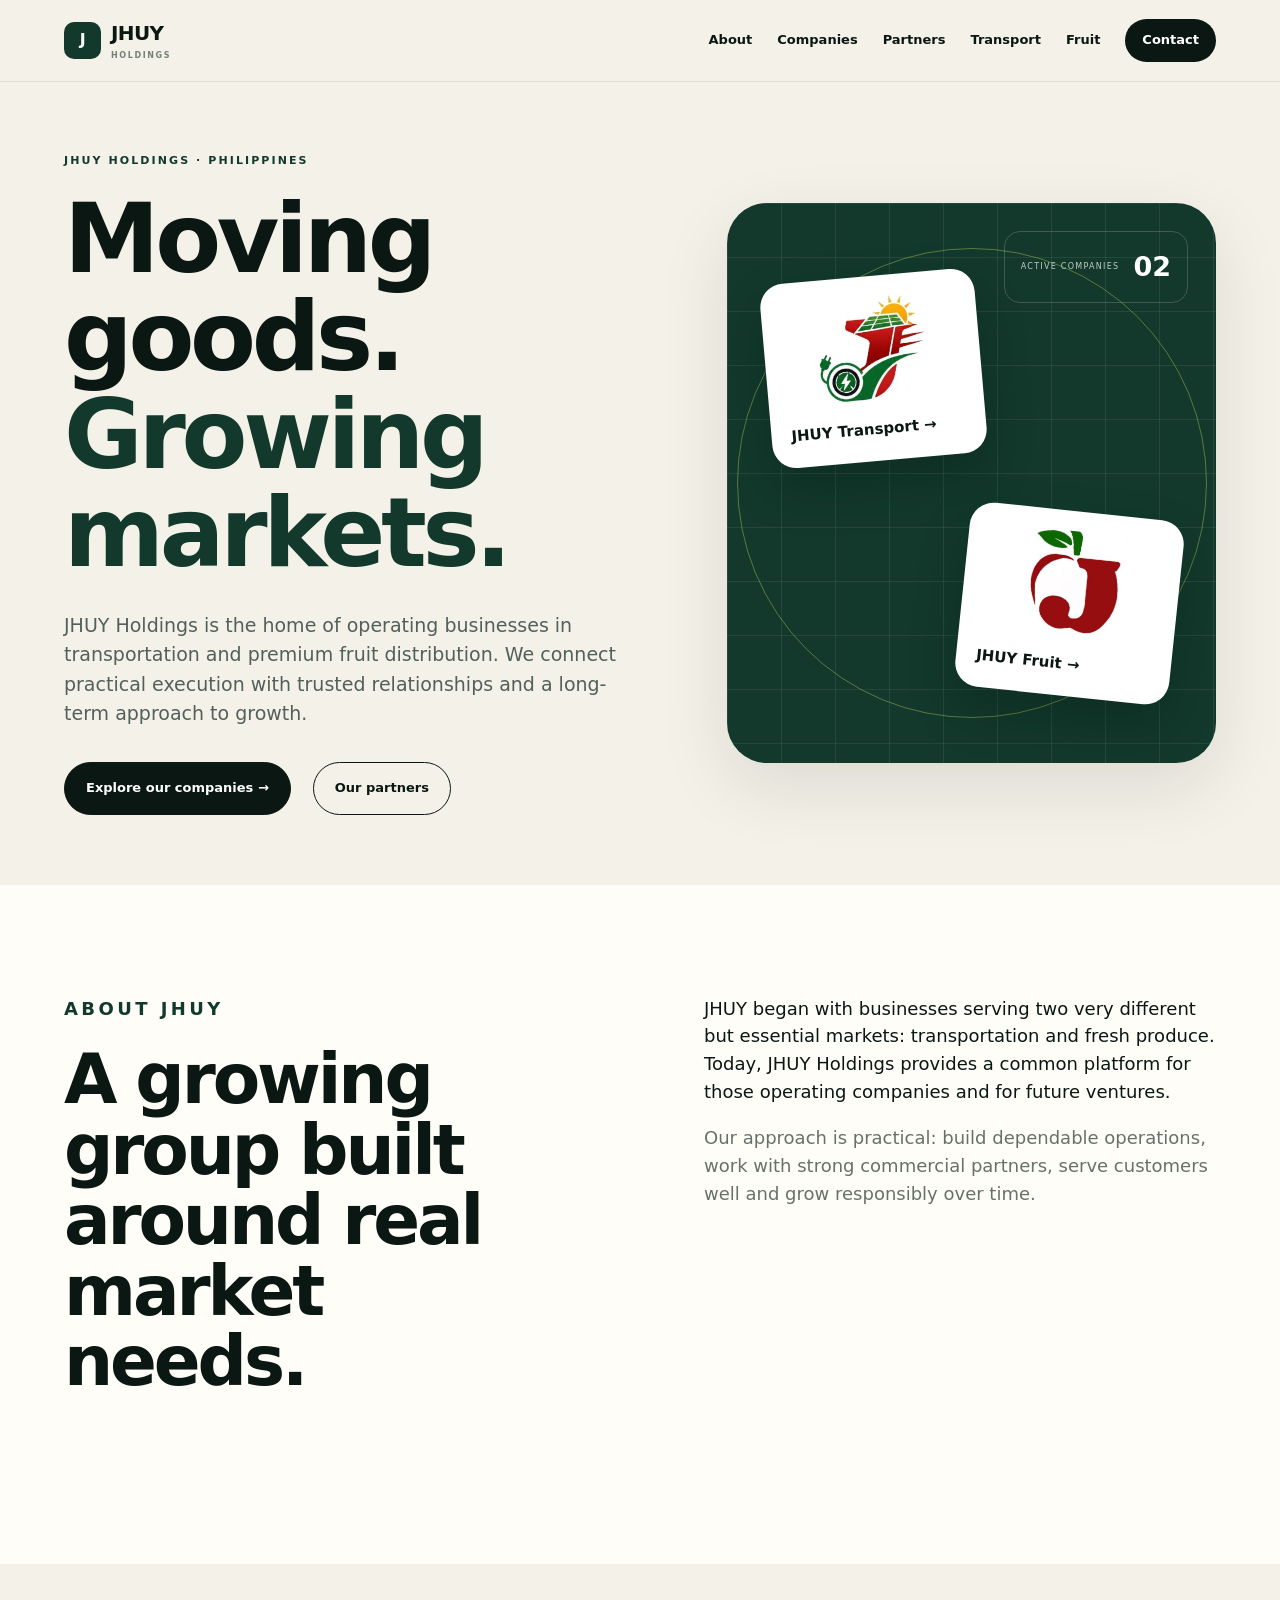
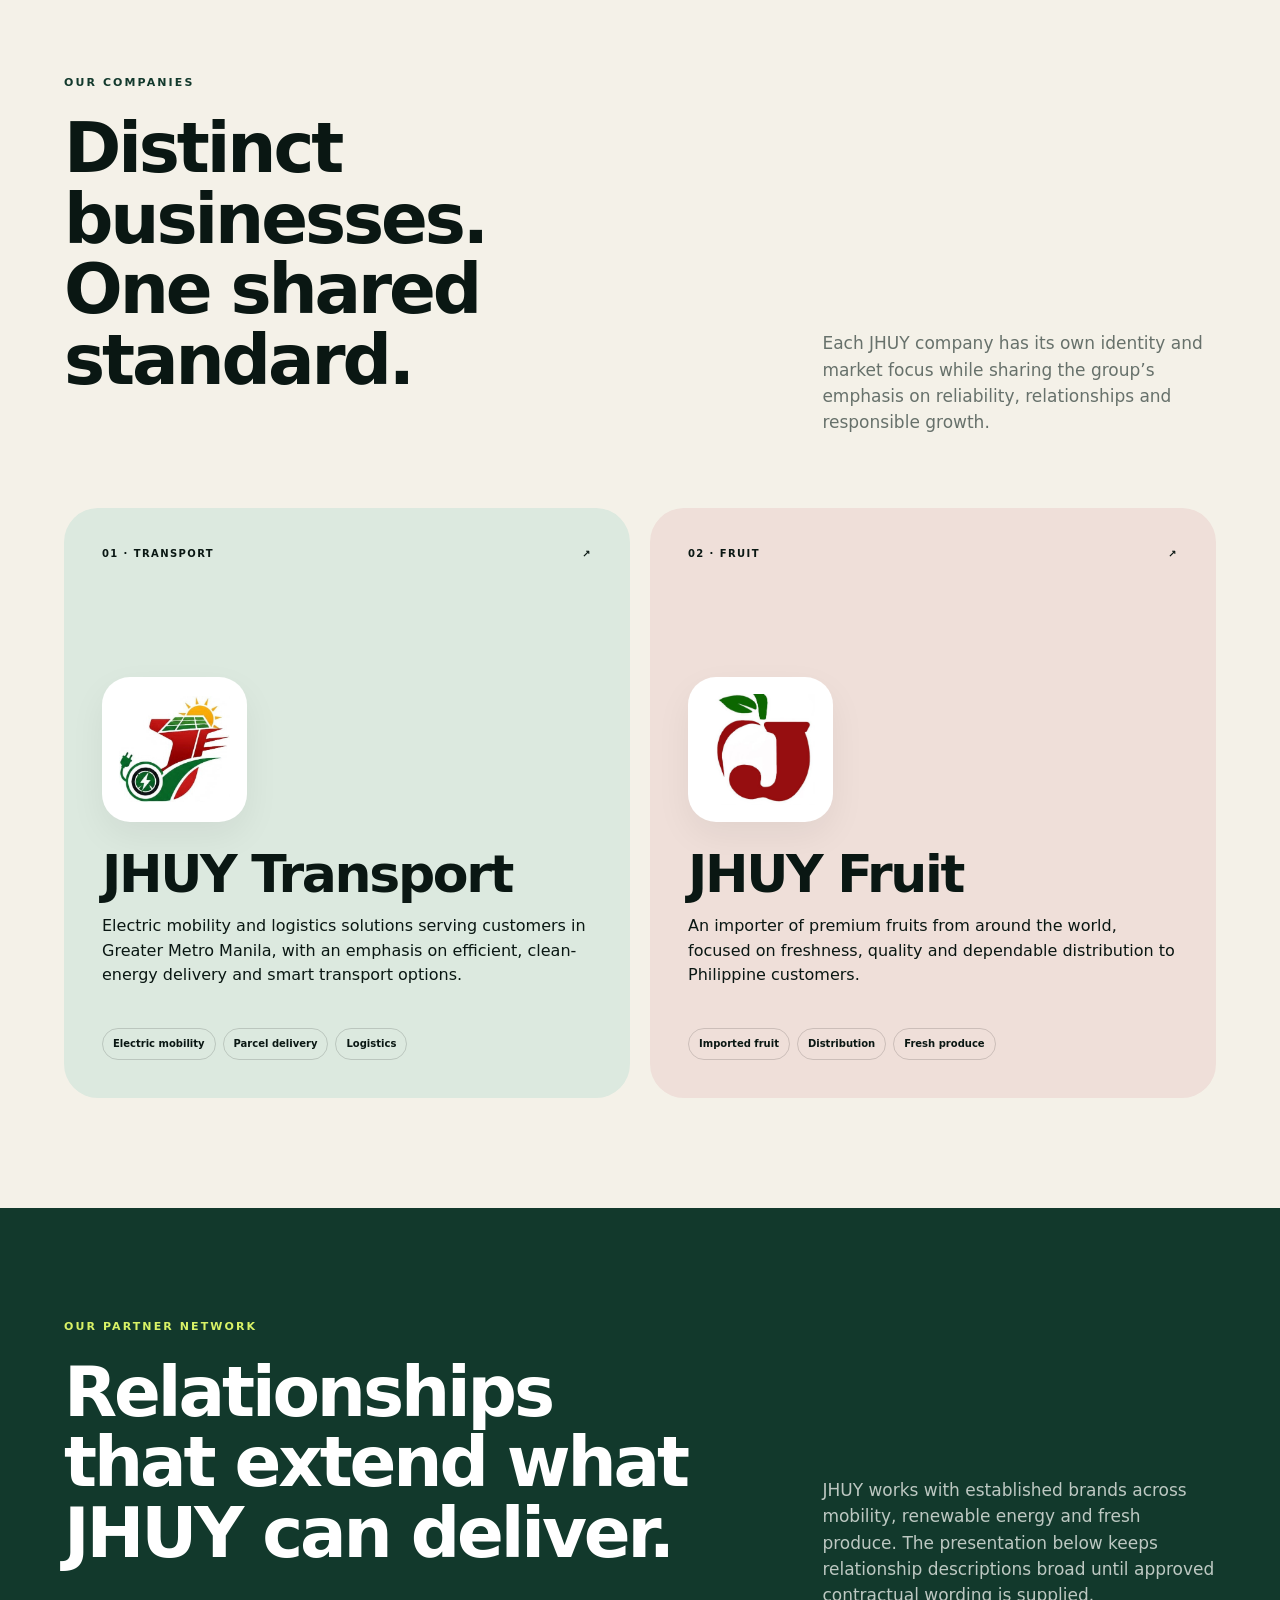
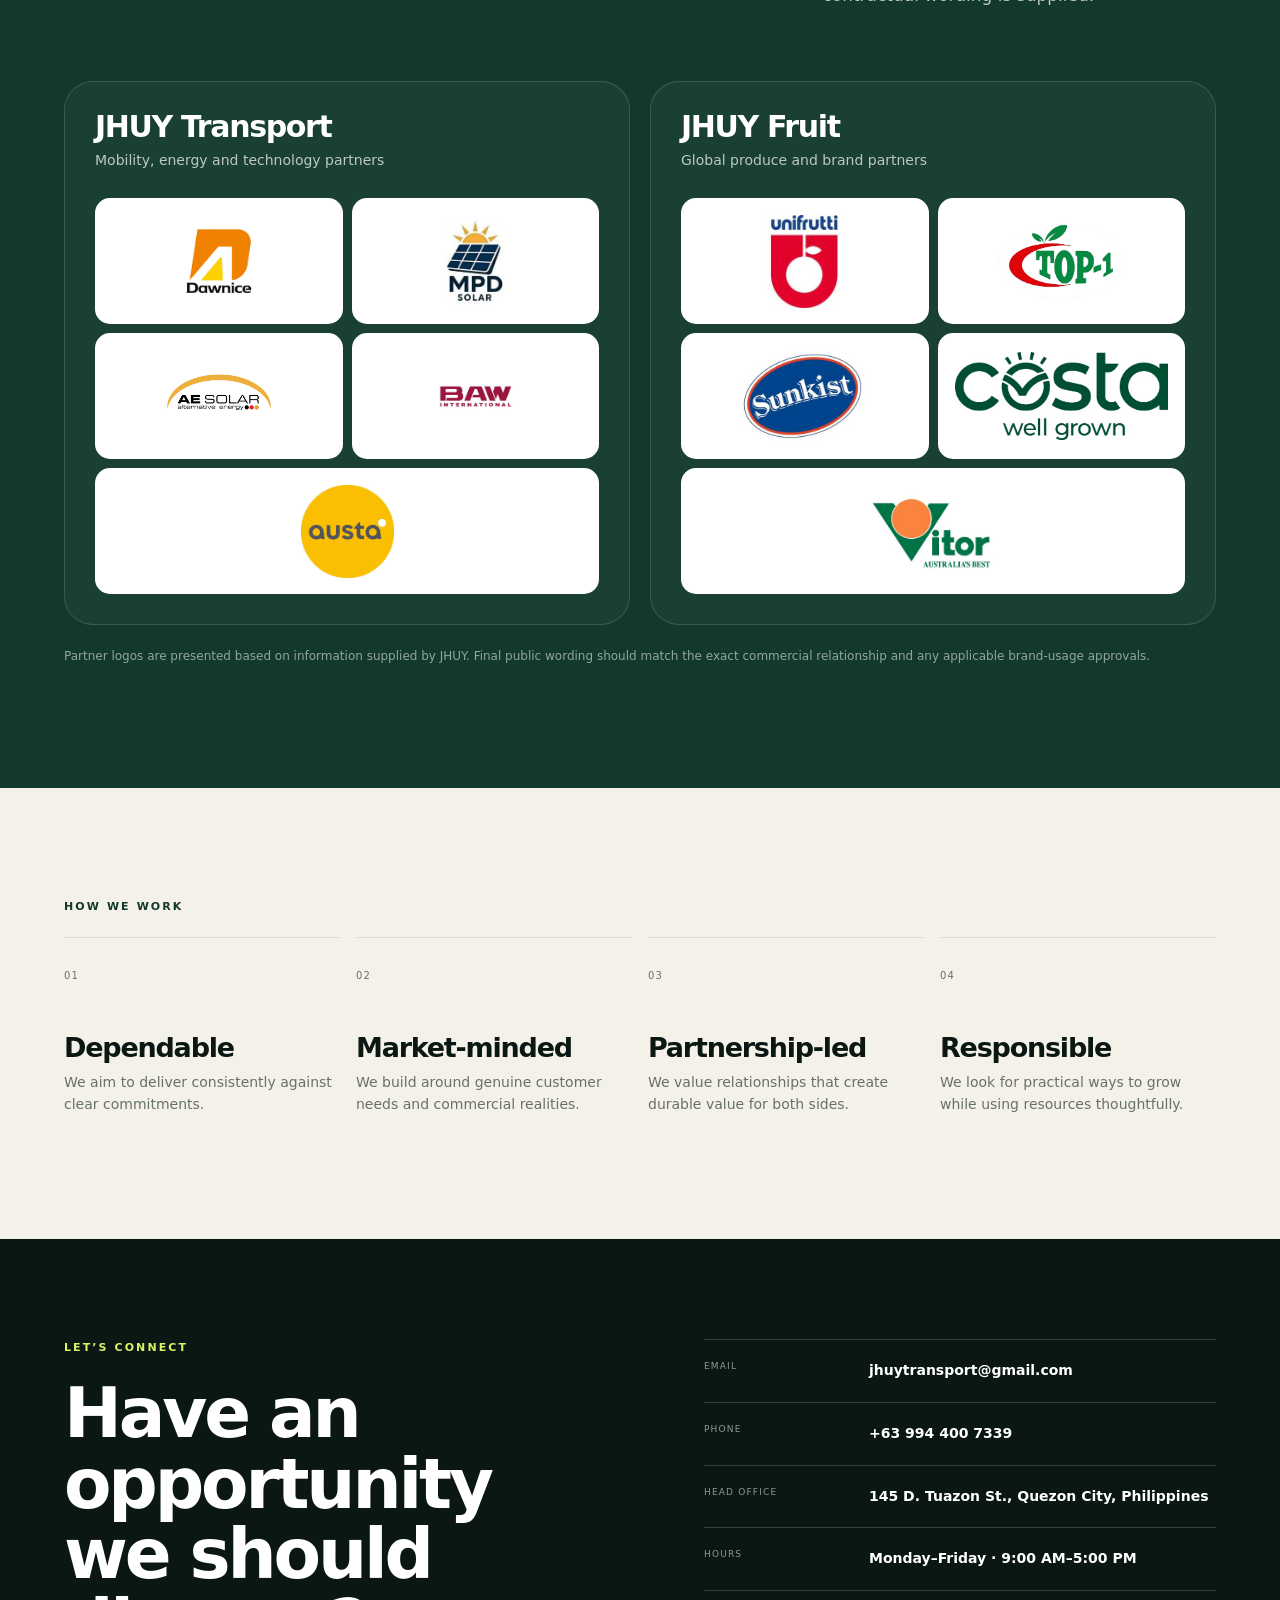
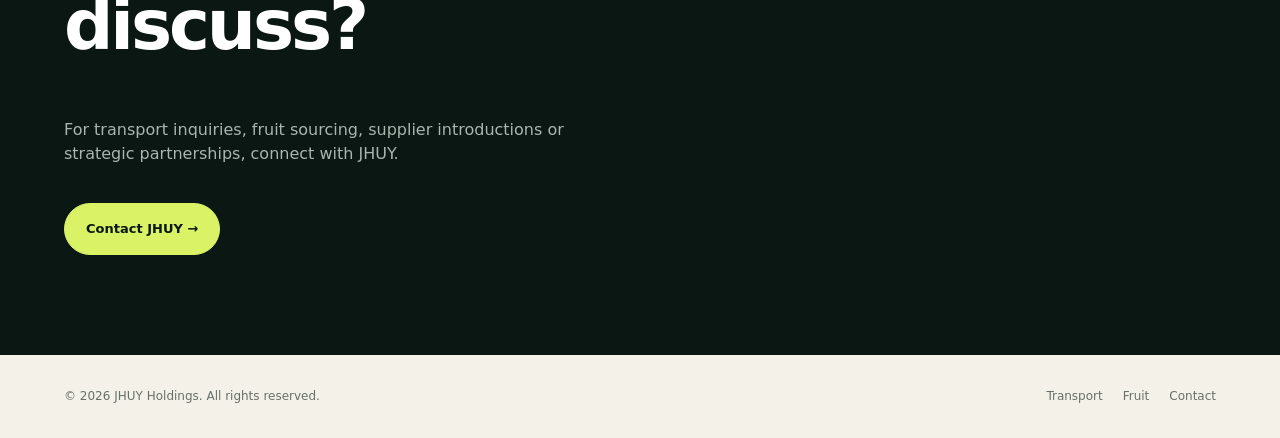
==== index.html @ af857ee5 "Add files via upload" ====
<!doctype html><html lang="en"><head><meta charset="utf-8"><meta name="viewport" content="width=device-width,initial-scale=1"><title>JHUY Holdings | Transport & Fruit</title><meta name="description" content="JHUY Holdings brings together JHUY Transport and JHUY Fruit, serving transportation, electric mobility and premium imported fruit markets in the Philippines."><link rel="stylesheet" href="assets/site.css"></head><body>
<header class="site-header"><a class="holdings-brand" href="index.html"><span class="holdings-mark">J</span><span><strong>JHUY</strong><small>HOLDINGS</small></span></a><button class="menu-btn" aria-label="Open menu" aria-expanded="false">☰</button><nav class="nav"><a href="#about">About</a><a href="#companies">Companies</a><a href="#partners">Partners</a><a href="transport.html">Transport</a><a href="fruit.html">Fruit</a><a class="nav-cta" href="contact.html">Contact</a></nav></header>
<main><section class="hero shell"><div><p class="eyebrow">JHUY HOLDINGS · PHILIPPINES</p><h1>Moving goods.<br><span>Growing markets.</span></h1><p class="lead">JHUY Holdings is the home of operating businesses in transportation and premium fruit distribution. We connect practical execution with trusted relationships and a long-term approach to growth.</p><div class="actions"><a class="btn" href="#companies">Explore our companies →</a><a class="btn alt" href="#partners">Our partners</a></div></div><div class="hero-art"><div class="gridlines"></div><div class="orbit"></div><div class="hero-count"><span>ACTIVE COMPANIES</span><strong>02</strong></div><a href="transport.html" class="portfolio-logo pl-transport"><img src="assets/images/brands/jhuy-transport.jpeg" alt="JHUY Transport logo"><strong>JHUY Transport →</strong></a><a href="fruit.html" class="portfolio-logo pl-fruit"><img src="assets/images/brands/jhuy-fruit.jpeg" alt="JHUY Fruit logo"><strong>JHUY Fruit →</strong></a></div></section>
<section class="section white" id="about"><div class="shell statement"><div><p class="eyebrow">ABOUT JHUY</p><h2>A growing group built around real market needs.</h2></div><div><p>JHUY began with businesses serving two very different but essential markets: transportation and fresh produce. Today, JHUY Holdings provides a common platform for those operating companies and for future ventures.</p><p class="muted">Our approach is practical: build dependable operations, work with strong commercial partners, serve customers well and grow responsibly over time.</p></div></div></section>
<section class="section shell" id="companies"><div class="section-head"><div><p class="eyebrow">OUR COMPANIES</p><h2>Distinct businesses.<br>One shared standard.</h2></div><p>Each JHUY company has its own identity and market focus while sharing the group’s emphasis on reliability, relationships and responsible growth.</p></div><div class="company-grid"><a href="transport.html" class="company-card transport"><div class="card-kicker"><span>01 · TRANSPORT</span><span>↗</span></div><div class="logo-box"><img src="assets/images/brands/jhuy-transport.jpeg" alt="JHUY Transport"></div><h3>JHUY Transport</h3><p>Electric mobility and logistics solutions serving customers in Greater Metro Manila, with an emphasis on efficient, clean-energy delivery and smart transport options.</p><div class="chips"><span>Electric mobility</span><span>Parcel delivery</span><span>Logistics</span></div></a><a href="fruit.html" class="company-card fruit"><div class="card-kicker"><span>02 · FRUIT</span><span>↗</span></div><div class="logo-box"><img src="assets/images/brands/jhuy-fruit.jpeg" alt="JHUY Fruit"></div><h3>JHUY Fruit</h3><p>An importer of premium fruits from around the world, focused on freshness, quality and dependable distribution to Philippine customers.</p><div class="chips"><span>Imported fruit</span><span>Distribution</span><span>Fresh produce</span></div></a></div></section>
<section class="section dark" id="partners"><div class="shell"><div class="section-head"><div><p class="eyebrow light">OUR PARTNER NETWORK</p><h2>Relationships that extend what JHUY can deliver.</h2></div><p>JHUY works with established brands across mobility, renewable energy and fresh produce. The presentation below keeps relationship descriptions broad until approved contractual wording is supplied.</p></div><div class="partner-groups"><div class="partner-panel"><h3>JHUY Transport</h3><p>Mobility, energy and technology partners</p><div class="partner-logos"><a class="logo-tile partner-link" href="https://www.dawnice-energy.ph" target="_blank" rel="noopener noreferrer" aria-label="Visit Dawnice website"><img src="assets/images/transport-partners/dawnice.png" alt="Dawnice"><span class="partner-link-icon" aria-hidden="true">↗</span></a><a class="logo-tile partner-link" href="https://web.facebook.com/mpdsolarph/?_rdc=1&_rdr" target="_blank" rel="noopener noreferrer" aria-label="Visit MPD Solar Facebook page"><img src="assets/images/transport-partners/mpd-solar-display.png" alt="MPD Solar"><span class="partner-link-icon" aria-hidden="true">↗</span></a><a class="logo-tile partner-link" href="https://web.facebook.com/p/AE-Solar-Philippines-Distributor-100086525132422/?_rdc=1&_rdr" target="_blank" rel="noopener noreferrer" aria-label="Visit AE Solar Philippines Facebook page"><img src="assets/images/transport-partners/ae-solar.png" alt="AE Solar"><span class="partner-link-icon" aria-hidden="true">↗</span></a><a class="logo-tile partner-link" href="https://bawauto.com" target="_blank" rel="noopener noreferrer" aria-label="Visit BAW website"><img src="assets/images/transport-partners/baw-international.png" alt="BAW International"><span class="partner-link-icon" aria-hidden="true">↗</span></a><a class="logo-tile wide partner-link" href="https://www.austasolar.net" target="_blank" rel="noopener noreferrer" aria-label="Visit AUSTA Solar website"><img src="assets/images/transport-partners/austa.png" alt="AUSTA"><span class="partner-link-icon" aria-hidden="true">↗</span></a></div></div><div class="partner-panel"><h3>JHUY Fruit</h3><p>Global produce and brand partners</p><div class="partner-logos"><a class="logo-tile partner-link" href="https://unifruttigroup.com" target="_blank" rel="noopener noreferrer" aria-label="Visit Unifrutti website"><img src="assets/images/fruit-partners/unifrutti.jpeg" alt="Unifrutti"><span class="partner-link-icon" aria-hidden="true">↗</span></a><a class="logo-tile partner-link" href="https://web.facebook.com/profile.php?id=100064055769659" target="_blank" rel="noopener noreferrer" aria-label="Visit TOP-1 Facebook page"><img src="assets/images/fruit-partners/top-1-display.jpeg" alt="TOP-1"><span class="partner-link-icon" aria-hidden="true">↗</span></a><a class="logo-tile partner-link" href="https://sunkist.com/en-us" target="_blank" rel="noopener noreferrer" aria-label="Visit Sunkist website"><img src="assets/images/fruit-partners/sunkist.jpeg" alt="Sunkist"><span class="partner-link-icon" aria-hidden="true">↗</span></a><a class="logo-tile partner-link" href="https://costagroup.com.au" target="_blank" rel="noopener noreferrer" aria-label="Visit Costa Group website"><img src="assets/images/fruit-partners/costa.jpeg" alt="Costa"><span class="partner-link-icon" aria-hidden="true">↗</span></a><a class="logo-tile wide partner-link" href="https://costagroup.com.au/2022/08/15/celebrating-50-years-of-vitor/" target="_blank" rel="noopener noreferrer" aria-label="Visit Vitor information at Costa Group"><img src="assets/images/fruit-partners/vitor.jpeg" alt="Vitor Australia's Best"><span class="partner-link-icon" aria-hidden="true">↗</span></a></div></div></div><p class="partner-disclaimer">Partner logos are presented based on information supplied by JHUY. Final public wording should match the exact commercial relationship and any applicable brand-usage approvals.</p></div></section>
<section class="section shell"><p class="eyebrow">HOW WE WORK</p><div class="principles"><div class="principle"><span class="number">01</span><h3>Dependable</h3><p>We aim to deliver consistently against clear commitments.</p></div><div class="principle"><span class="number">02</span><h3>Market-minded</h3><p>We build around genuine customer needs and commercial realities.</p></div><div class="principle"><span class="number">03</span><h3>Partnership-led</h3><p>We value relationships that create durable value for both sides.</p></div><div class="principle"><span class="number">04</span><h3>Responsible</h3><p>We look for practical ways to grow while using resources thoughtfully.</p></div></div></section>
<section class="cta"><div class="shell cta-grid"><div><p class="eyebrow light">LET’S CONNECT</p><h2>Have an opportunity we should discuss?</h2><p>For transport inquiries, fruit sourcing, supplier introductions or strategic partnerships, connect with JHUY.</p><a class="btn" style="background:var(--lime);color:var(--ink);border-color:var(--lime);margin-top:20px" href="contact.html">Contact JHUY →</a></div><div class="contact-list"><a class="contact-row" href="mailto:jhuytransport@gmail.com"><span>Email</span><strong>jhuytransport@gmail.com</strong></a><a class="contact-row" href="tel:+639944007339"><span>Phone</span><strong>+63 994 400 7339</strong></a><div class="contact-row"><span>Head Office</span><strong>145 D. Tuazon St., Quezon City, Philippines</strong></div><div class="contact-row"><span>Hours</span><strong>Monday–Friday · 9:00 AM–5:00 PM</strong></div></div></div></section></main>
<footer class="site-footer"><span>© <span data-year></span> JHUY Holdings. All rights reserved.</span><div class="footer-links"><a href="transport.html">Transport</a><a href="fruit.html">Fruit</a><a href="contact.html">Contact</a></div></footer><script src="assets/site.js"></script></body></html>
---- assets/site.css ----
:root{
  --ink:#0a1713; --forest:#12392c; --forest2:#1d503d; --cream:#f4f1e8; --paper:#fffdf8;
  --line:#dcd9cf; --muted:#67716b; --lime:#d9f266; --fruit:#9e0d13; --fruit-green:#0a6c2b;
  --transport-red:#a51417; --transport-green:#087736; --gold:#f0b53a; --shadow:0 24px 70px rgba(12,30,22,.10)
}
*{box-sizing:border-box} html{scroll-behavior:smooth} body{margin:0;background:var(--cream);color:var(--ink);font-family:Inter,ui-sans-serif,system-ui,-apple-system,BlinkMacSystemFont,"Segoe UI",sans-serif;line-height:1.55} body.menu-open{overflow:hidden}
a{color:inherit;text-decoration:none} img{max-width:100%;display:block} button,input,textarea{font:inherit} h1,h2,h3,p{margin-top:0} h1,h2,h3{letter-spacing:-.045em;line-height:1.02}.shell{width:min(1200px,90vw);margin-inline:auto}.eyebrow{font-size:11px;font-weight:850;letter-spacing:.19em;text-transform:uppercase;color:var(--forest);margin-bottom:22px}.eyebrow.light{color:var(--lime)}
.site-header{height:82px;display:flex;align-items:center;justify-content:space-between;padding:0 5vw;position:sticky;top:0;z-index:80;background:rgba(244,241,232,.92);backdrop-filter:blur(18px);border-bottom:1px solid rgba(10,23,19,.09)}.holdings-brand{display:flex;align-items:center;gap:10px;font-weight:900;letter-spacing:-.04em}.holdings-mark{width:37px;height:37px;border-radius:10px;background:var(--forest);color:white;display:grid;place-items:center;font-size:16px}.holdings-brand strong{font-size:20px}.holdings-brand small{display:block;font-size:8px;letter-spacing:.2em;color:#758078;margin-top:1px}.nav{display:flex;align-items:center;gap:25px;font-size:13px;font-weight:750}.nav a:hover{opacity:.55}.nav .nav-cta{background:var(--ink);color:white;padding:11px 17px;border-radius:999px}.menu-btn{display:none;border:0;background:none;font-size:25px;padding:8px}
.hero{min-height:750px;padding:70px 0;display:grid;grid-template-columns:1.08fr .92fr;align-items:center;gap:7vw}.hero h1{font-size:clamp(62px,7.5vw,112px);margin-bottom:28px}.hero h1 span{color:var(--forest)}.hero .lead{font-size:19px;color:#53605a;max-width:670px}.actions{display:flex;align-items:center;gap:22px;margin-top:34px}.btn{display:inline-flex;align-items:center;gap:9px;background:var(--ink);color:white;border-radius:999px;padding:15px 21px;font-size:13px;font-weight:800;border:1px solid var(--ink)}.btn.alt{background:transparent;color:var(--ink)}.hero-art{height:560px;border-radius:40px;background:var(--forest);position:relative;overflow:hidden;box-shadow:var(--shadow)}.gridlines{position:absolute;inset:0;background-image:linear-gradient(rgba(255,255,255,.075) 1px,transparent 1px),linear-gradient(90deg,rgba(255,255,255,.075) 1px,transparent 1px);background-size:54px 54px}.orbit{position:absolute;border:1px solid rgba(217,242,102,.35);border-radius:50%;width:470px;height:470px;left:50%;top:50%;transform:translate(-50%,-50%)}.orbit:after{content:"";position:absolute;width:15px;height:15px;border-radius:50%;background:var(--lime);left:40px;top:88px;box-shadow:285px 290px 0 #f1b642}.portfolio-logo{position:absolute;background:white;border-radius:24px;padding:20px;box-shadow:0 22px 50px rgba(0,0,0,.2);width:215px;height:185px;display:flex;flex-direction:column;justify-content:space-between}.portfolio-logo img{height:104px;width:100%;object-fit:contain}.portfolio-logo strong{font-size:15px}.pl-transport{left:8%;top:13%;transform:rotate(-5deg)}.pl-fruit{right:8%;bottom:12%;transform:rotate(6deg)}.hero-count{position:absolute;right:28px;top:28px;border:1px solid rgba(255,255,255,.18);color:white;border-radius:16px;padding:14px 16px;display:flex;align-items:center;gap:14px}.hero-count span{font-size:8px;letter-spacing:.16em;color:#becbc5}.hero-count strong{font-size:27px}
.section{padding:110px 0}.white{background:var(--paper)}.dark{background:var(--forest);color:white}.section-head{display:grid;grid-template-columns:1.25fr .75fr;gap:8vw;align-items:end;margin-bottom:55px}.section-head h2,.statement h2,.cta h2,.subhero h1{font-size:clamp(42px,5.4vw,76px)}.section-head>p{font-size:17px;color:var(--muted);max-width:520px}.dark .section-head>p{color:#bdc8c2}.statement{display:grid;grid-template-columns:1fr 1fr;gap:10vw}.statement p{font-size:18px}.statement .muted{color:var(--muted)}
.company-grid{display:grid;grid-template-columns:1fr 1fr;gap:20px}.company-card{min-height:590px;border-radius:34px;padding:38px;display:flex;flex-direction:column;position:relative;overflow:hidden;transition:.25s transform}.company-card:hover{transform:translateY(-5px)}.company-card.transport{background:#dce9df}.company-card.fruit{background:#efdfd9}.card-kicker{display:flex;justify-content:space-between;font-size:10px;font-weight:850;letter-spacing:.14em}.company-card .logo-box{margin-top:auto;width:145px;height:145px;border-radius:28px;background:white;padding:17px;box-shadow:0 14px 36px rgba(0,0,0,.06)}.company-card .logo-box img{width:100%;height:100%;object-fit:contain}.company-card h3{font-size:52px;margin:26px 0 13px}.company-card p{font-size:16px;max-width:510px}.chips{display:flex;gap:7px;flex-wrap:wrap;margin-top:24px}.chips span{font-size:10px;font-weight:750;border:1px solid rgba(0,0,0,.15);border-radius:999px;padding:7px 10px}
.partner-groups{display:grid;grid-template-columns:1fr 1fr;gap:20px}.partner-panel{border:1px solid rgba(255,255,255,.14);border-radius:29px;padding:30px;background:rgba(255,255,255,.035)}.partner-panel h3{font-size:30px;margin-bottom:8px}.partner-panel>p{font-size:14px;color:#bcc9c2;margin-bottom:26px}.partner-logos{display:grid;grid-template-columns:repeat(2,1fr);gap:9px}.logo-tile{height:126px;background:white;border-radius:15px;padding:16px;display:grid;place-items:center}.logo-tile.wide{grid-column:1/-1}.logo-tile img{max-width:100%;max-height:93px;object-fit:contain}.partner-disclaimer{margin-top:22px;color:#93a69c;font-size:12px}
.principles{display:grid;grid-template-columns:repeat(4,1fr);gap:16px}.principle{border-top:1px solid var(--line);padding:24px 5px 0 0}.principle .number{font-size:10px;color:var(--muted);letter-spacing:.12em}.principle h3{font-size:27px;margin:48px 0 10px}.principle p{color:var(--muted);font-size:14px}
.cta{padding:100px 0;background:var(--ink);color:white}.cta-grid{display:grid;grid-template-columns:1fr 1fr;gap:10vw}.cta p{color:#aab5af;max-width:560px}.contact-list{border-top:1px solid #35413b}.contact-row{padding:20px 0;border-bottom:1px solid #35413b;display:grid;grid-template-columns:145px 1fr;gap:20px}.contact-row span{font-size:9px;letter-spacing:.13em;text-transform:uppercase;color:#8d9a93}.contact-row strong{font-size:14px}.site-footer{padding:32px 5vw;display:flex;justify-content:space-between;align-items:center;font-size:12px;color:var(--muted)}.footer-links{display:flex;gap:20px;flex-wrap:wrap}
.subhero{padding:92px 0 86px}.subhero.transport-theme{background:var(--forest);color:white}.subhero.fruit-theme{background:#f2e3dc}.subhero-grid{display:grid;grid-template-columns:1.05fr .75fr;gap:8vw;align-items:center}.back{display:inline-block;font-size:12px;font-weight:750;margin-bottom:48px;opacity:.7}.subhero .lead{font-size:18px;max-width:650px}.transport-theme .lead{color:#c2cec8}.brand-display{height:430px;border-radius:34px;background:white;display:grid;place-items:center;padding:55px;position:relative;overflow:hidden}.brand-display:before{content:"";position:absolute;inset:0;background:linear-gradient(135deg,transparent 65%,rgba(217,242,102,.25))}.brand-display img{max-height:285px;position:relative}.fruit-theme .brand-display:before{background:linear-gradient(135deg,transparent 65%,rgba(158,13,19,.12))}
.service-grid{display:grid;grid-template-columns:repeat(3,1fr);gap:14px}.service-card{background:white;border-radius:22px;padding:29px;min-height:260px;border:1px solid rgba(10,23,19,.05)}.service-card .num{font-size:10px;color:var(--muted);letter-spacing:.14em}.service-card h3{font-size:28px;margin:66px 0 12px}.service-card p{font-size:14px;color:var(--muted)}.locations{display:grid;grid-template-columns:repeat(3,1fr);gap:14px}.location{background:white;border:1px solid var(--line);border-radius:21px;padding:28px;min-height:175px}.location h3{font-size:26px}.location p{font-size:14px;color:var(--muted)}
.testimonials{display:grid;grid-template-columns:repeat(3,1fr);gap:14px}.quote{background:#f7f4eb;border-radius:21px;padding:28px}.quote p{font-size:15px}.quote strong{font-size:12px}.logo-section .partner-logos{grid-template-columns:repeat(5,1fr)}.logo-section .logo-tile{height:150px}.logo-section .logo-tile.wide{grid-column:auto}.note-box{margin-top:18px;padding:17px 20px;border:1px solid var(--line);border-radius:14px;font-size:12px;color:var(--muted)}
.contact-page{padding:100px 0}.contact-page-grid{display:grid;grid-template-columns:.8fr 1.2fr;gap:8vw}.contact-page h1{font-size:clamp(52px,7vw,92px)}.form{background:white;border-radius:28px;padding:34px;box-shadow:var(--shadow)}.form-grid{display:grid;grid-template-columns:1fr 1fr;gap:16px}.field{display:flex;flex-direction:column;gap:7px}.field.full{grid-column:1/-1}.field label{font-size:10px;font-weight:800;letter-spacing:.12em;text-transform:uppercase}.field input,.field textarea,.field select{width:100%;padding:14px 15px;border:1px solid var(--line);border-radius:12px;background:#fffdf9}.field textarea{min-height:140px;resize:vertical}.form button{margin-top:18px;cursor:pointer}.form-note{font-size:11px;color:var(--muted);margin:14px 0 0}.success{display:none;margin-top:18px;padding:12px 14px;background:#e7f4e8;border-radius:10px;font-size:13px}.success.show{display:block}
@media(max-width:900px){.menu-btn{display:block}.nav{display:none;position:fixed;top:82px;left:0;right:0;bottom:0;background:var(--cream);padding:35px 5vw;flex-direction:column;align-items:flex-start;font-size:20px}.nav.open{display:flex}.hero,.statement,.section-head,.subhero-grid,.cta-grid,.contact-page-grid{grid-template-columns:1fr}.hero{padding-top:60px}.hero-art{height:460px}.company-grid,.partner-groups{grid-template-columns:1fr}.principles{grid-template-columns:1fr 1fr}.service-grid,.locations,.testimonials{grid-template-columns:1fr 1fr}.logo-section .partner-logos{grid-template-columns:repeat(3,1fr)}.site-footer{align-items:flex-start;flex-direction:column;gap:20px}}
@media(max-width:600px){.hero h1{font-size:57px}.hero-art{height:390px}.portfolio-logo{width:175px;height:150px;padding:15px}.portfolio-logo img{height:82px}.pl-transport{left:5%;top:17%}.pl-fruit{right:5%;bottom:13%}.section,.cta,.contact-page{padding:78px 0}.company-card{min-height:500px;padding:28px}.company-card h3{font-size:42px}.partner-logos,.logo-section .partner-logos{grid-template-columns:1fr 1fr}.principles,.service-grid,.locations,.testimonials{grid-template-columns:1fr}.logo-section .logo-tile{height:120px}.contact-row{grid-template-columns:1fr;gap:5px}.form-grid{grid-template-columns:1fr}.field.full{grid-column:1}.brand-display{height:330px;padding:38px}.site-header{height:74px}.nav{top:74px}.actions{align-items:flex-start;flex-direction:column}.section-head{margin-bottom:38px}}

/* Version 3 partner-link and gallery refinements */
.partner-link{position:relative;transition:transform .22s ease,box-shadow .22s ease;border:1px solid transparent;overflow:hidden}.partner-link:hover,.partner-link:focus-visible{transform:translateY(-3px);box-shadow:0 16px 36px rgba(10,23,19,.12);border-color:rgba(10,23,19,.08);outline:none}.partner-link-icon{position:absolute;right:10px;top:8px;width:23px;height:23px;border-radius:999px;background:rgba(10,23,19,.06);display:grid;place-items:center;font-size:11px;color:#53605a;opacity:0;transform:translateY(2px);transition:.2s}.partner-link:hover .partner-link-icon,.partner-link:focus-visible .partner-link-icon{opacity:1;transform:translateY(0)}
.visual-gallery{display:grid;grid-template-columns:repeat(12,1fr);gap:14px}.gallery-card{grid-column:span 4;margin:0;background:white;border-radius:24px;overflow:hidden;min-height:330px;position:relative;border:1px solid rgba(10,23,19,.06);box-shadow:0 14px 42px rgba(12,30,22,.07)}.gallery-card.gallery-wide{grid-column:span 8}.gallery-card.gallery-tall{min-height:520px}.gallery-card img{width:100%;height:100%;min-height:330px;object-fit:cover;transition:transform .45s ease}.gallery-card.gallery-tall img{min-height:520px}.gallery-card:hover img{transform:scale(1.018)}.gallery-card figcaption{position:absolute;left:16px;bottom:16px;background:rgba(10,23,19,.82);backdrop-filter:blur(8px);color:white;padding:9px 12px;border-radius:999px;font-size:10px;font-weight:800;letter-spacing:.04em}.transport-gallery-section{background:#eef3ef}.fruit-gallery-section{background:#f5ebe5}.transport-gallery .gallery-wide{min-height:360px}.transport-gallery .gallery-wide img{min-height:360px;object-fit:cover}.fruit-gallery .gallery-wide{grid-column:span 8}.fruit-gallery .gallery-card{grid-column:span 4}
@media(max-width:900px){.visual-gallery{grid-template-columns:repeat(2,1fr)}.gallery-card,.gallery-card.gallery-wide,.fruit-gallery .gallery-card,.fruit-gallery .gallery-wide{grid-column:auto}.gallery-card,.gallery-card.gallery-tall{min-height:360px}.gallery-card img,.gallery-card.gallery-tall img{min-height:360px}}
@media(max-width:600px){.visual-gallery{grid-template-columns:1fr}.gallery-card,.gallery-card.gallery-wide,.gallery-card.gallery-tall{min-height:300px}.gallery-card img,.gallery-card.gallery-wide img,.gallery-card.gallery-tall img{min-height:300px}.partner-link-icon{opacity:1}}
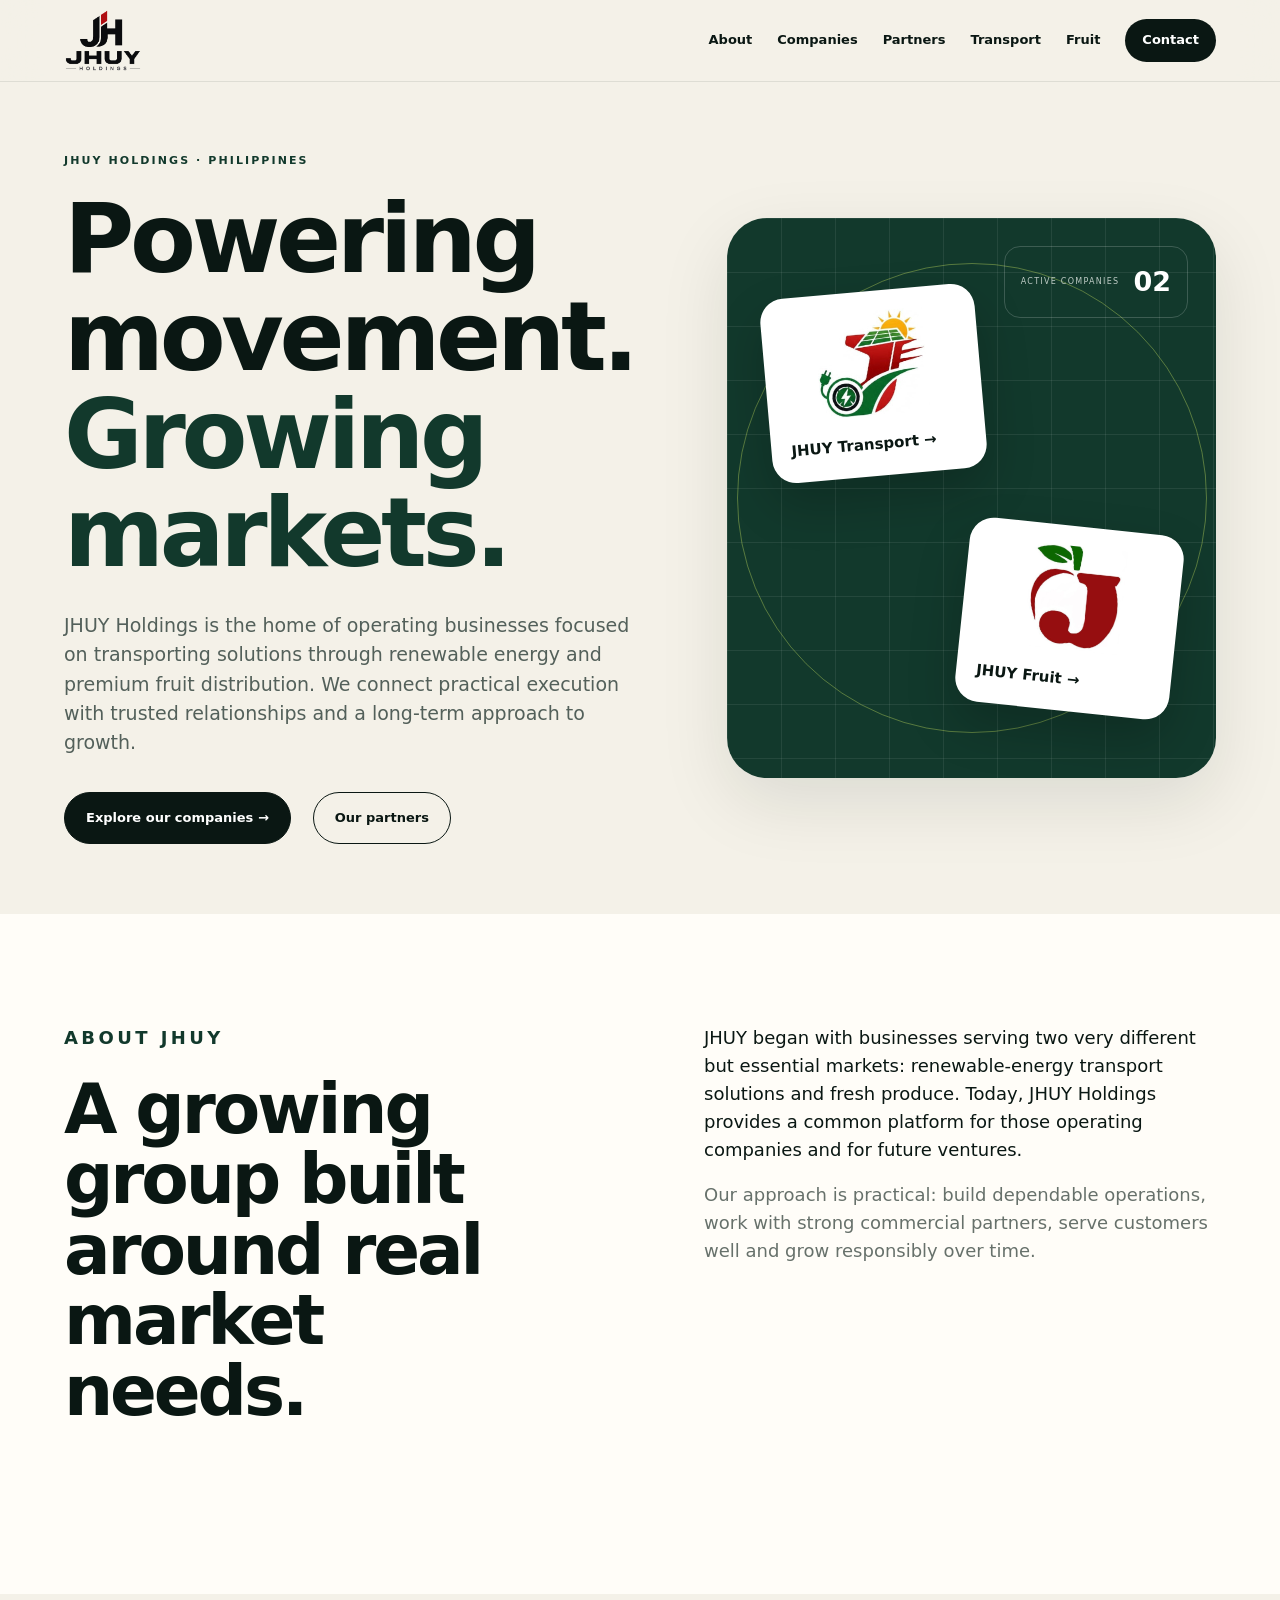
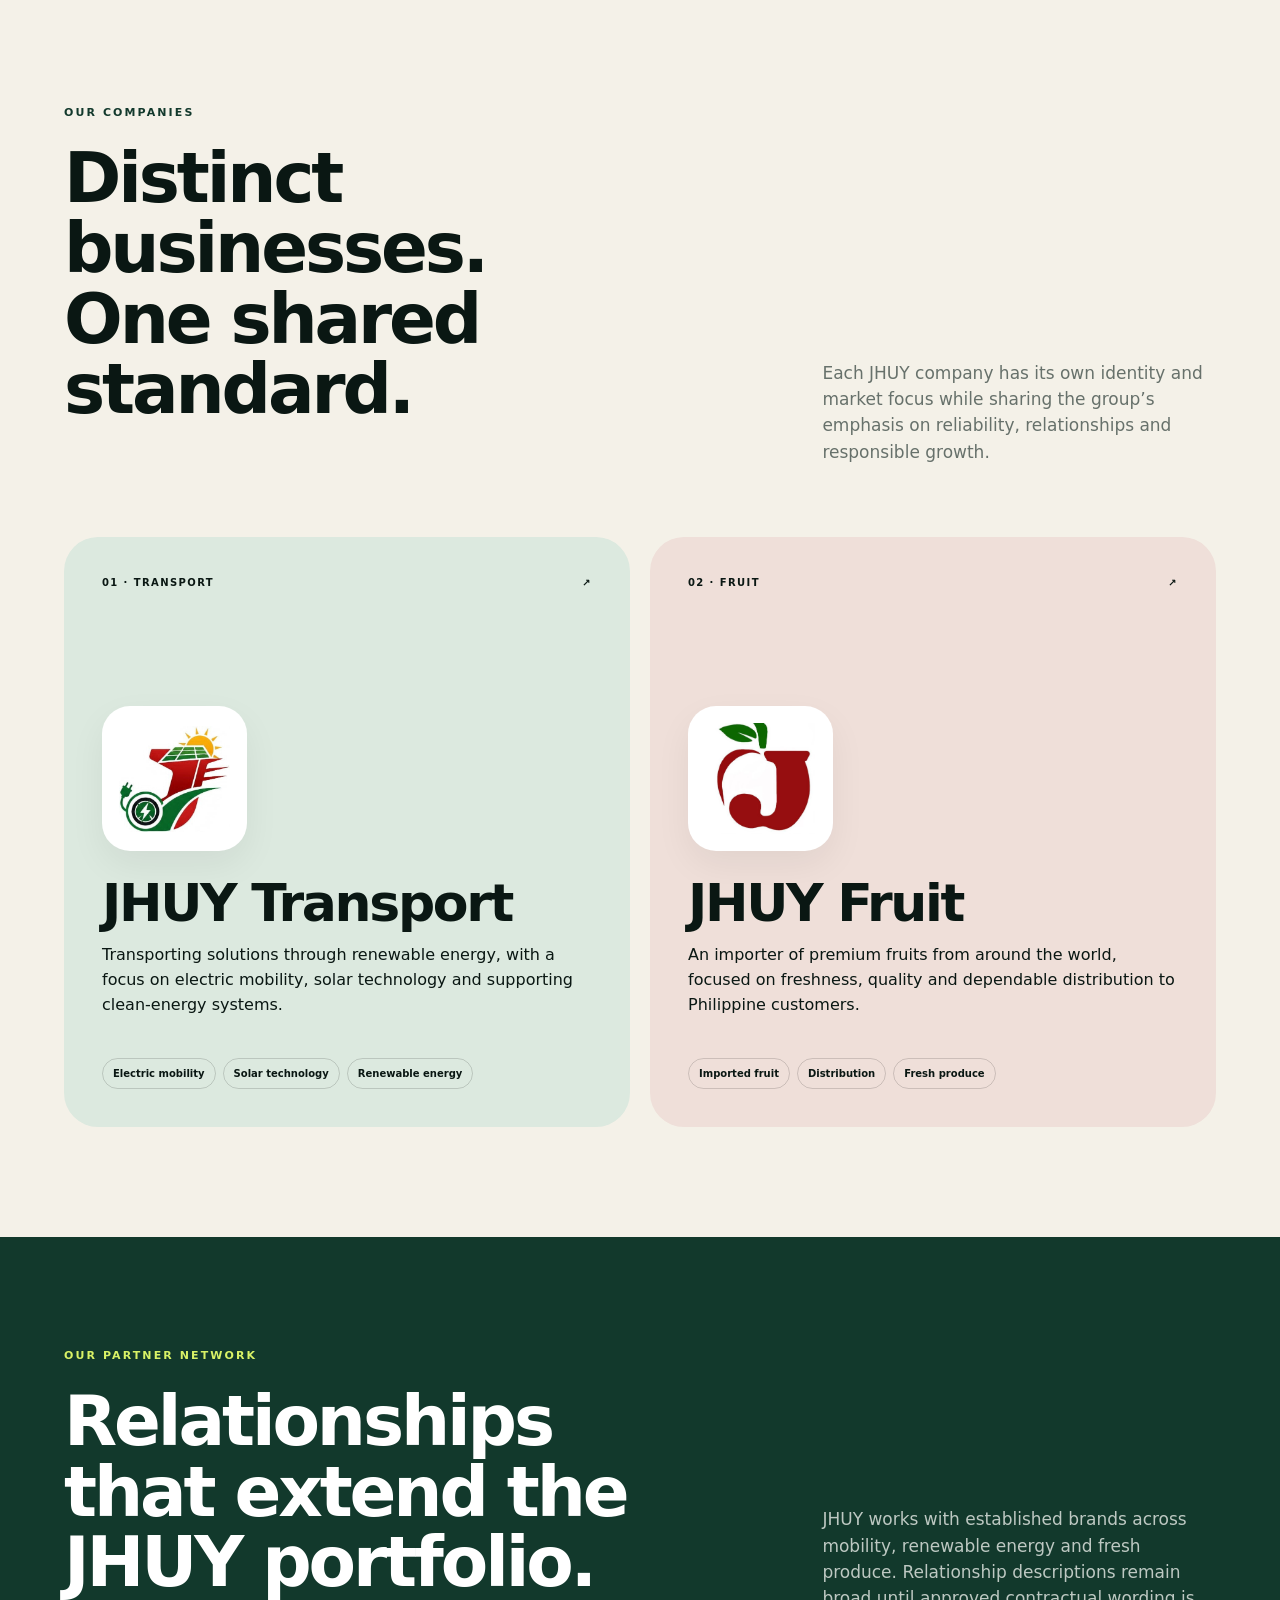
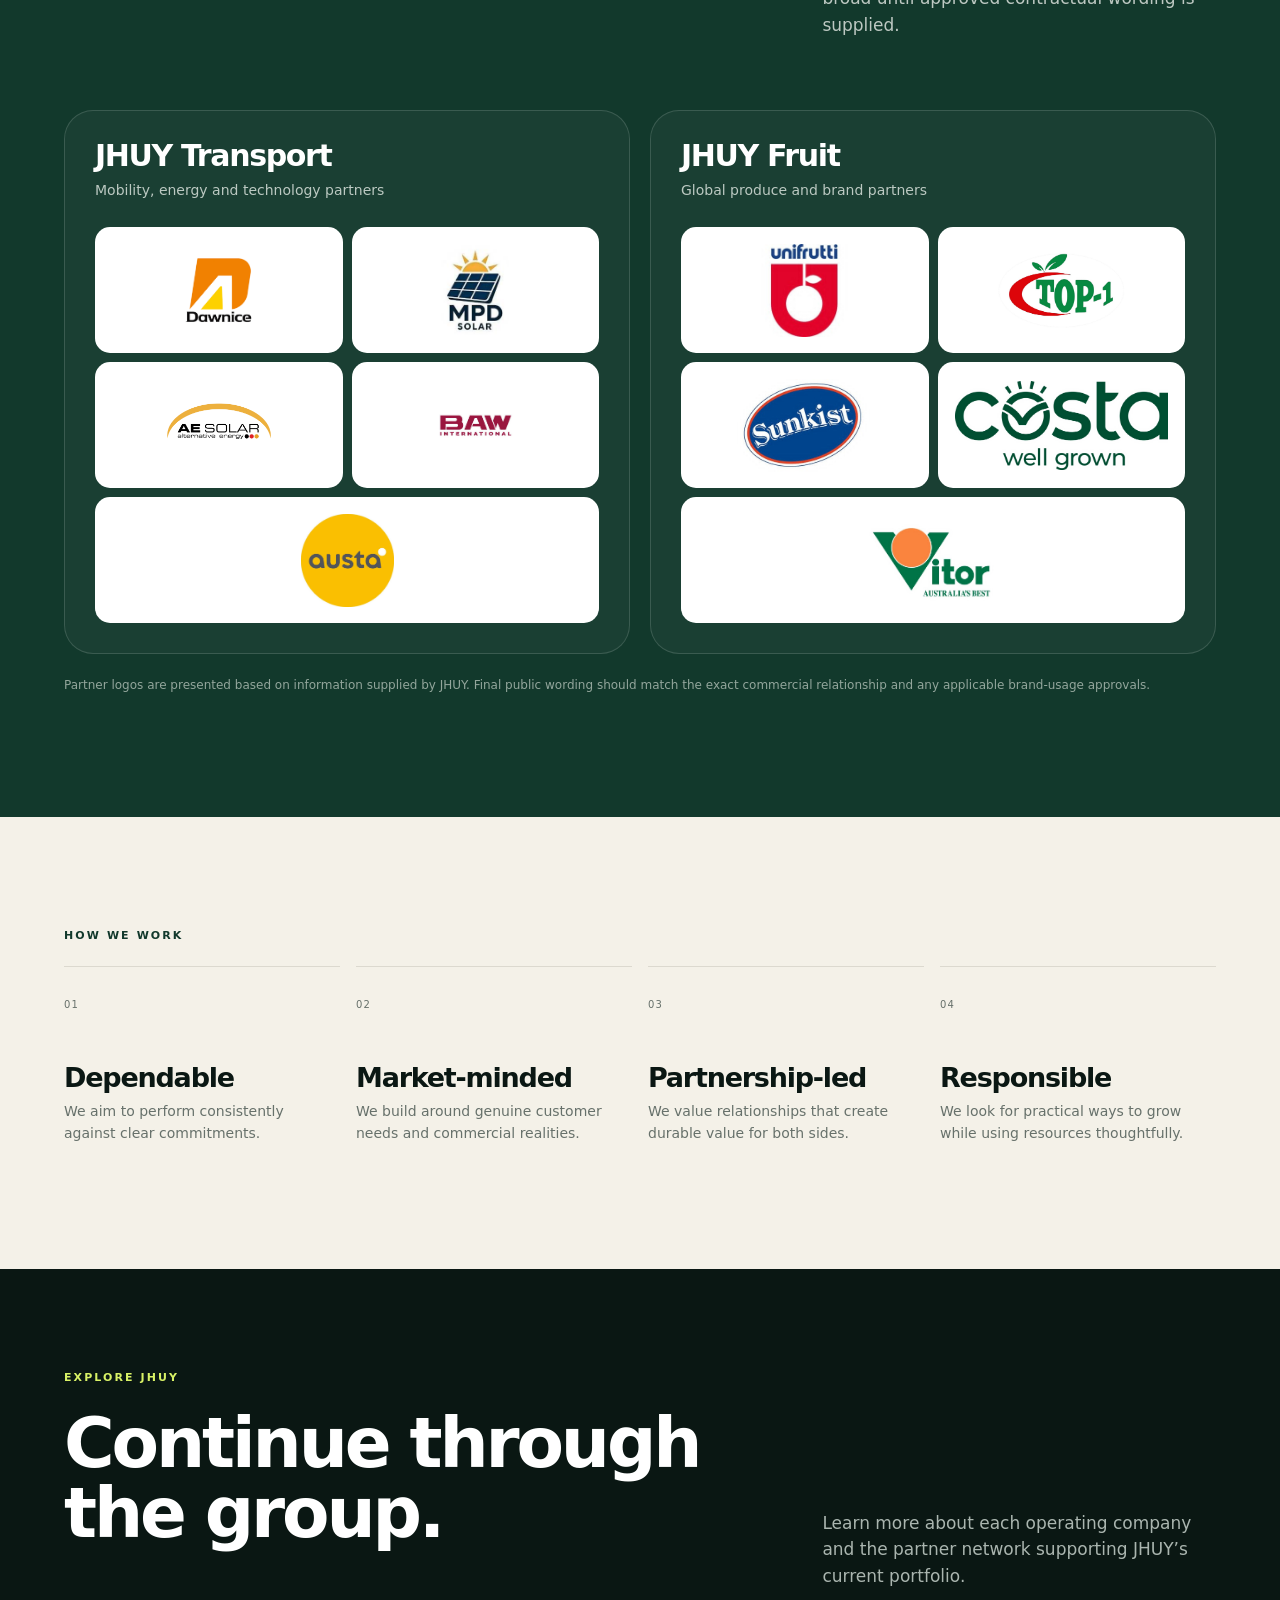
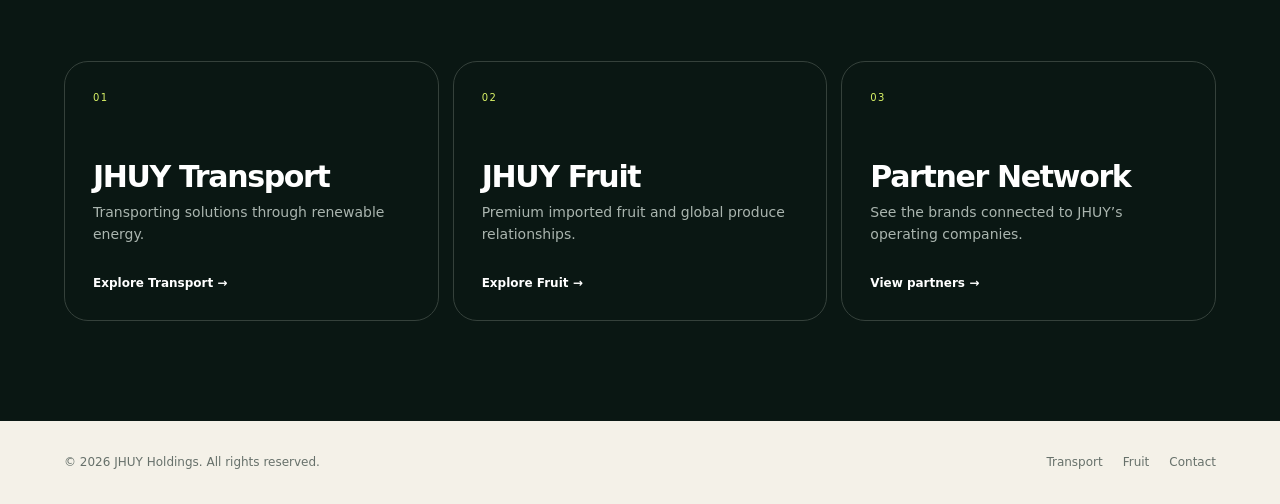
==== commit 0f304000: "Add files via upload" ====
--- a/index.html
+++ b/index.html
@@ -1,9 +1,9 @@
-<!doctype html><html lang="en"><head><meta charset="utf-8"><meta name="viewport" content="width=device-width,initial-scale=1"><title>JHUY Holdings | Transport & Fruit</title><meta name="description" content="JHUY Holdings brings together JHUY Transport and JHUY Fruit, serving transportation, electric mobility and premium imported fruit markets in the Philippines."><link rel="stylesheet" href="assets/site.css"></head><body>
-<header class="site-header"><a class="holdings-brand" href="index.html"><span class="holdings-mark">J</span><span><strong>JHUY</strong><small>HOLDINGS</small></span></a><button class="menu-btn" aria-label="Open menu" aria-expanded="false">☰</button><nav class="nav"><a href="#about">About</a><a href="#companies">Companies</a><a href="#partners">Partners</a><a href="transport.html">Transport</a><a href="fruit.html">Fruit</a><a class="nav-cta" href="contact.html">Contact</a></nav></header>
-<main><section class="hero shell"><div><p class="eyebrow">JHUY HOLDINGS · PHILIPPINES</p><h1>Moving goods.<br><span>Growing markets.</span></h1><p class="lead">JHUY Holdings is the home of operating businesses in transportation and premium fruit distribution. We connect practical execution with trusted relationships and a long-term approach to growth.</p><div class="actions"><a class="btn" href="#companies">Explore our companies →</a><a class="btn alt" href="#partners">Our partners</a></div></div><div class="hero-art"><div class="gridlines"></div><div class="orbit"></div><div class="hero-count"><span>ACTIVE COMPANIES</span><strong>02</strong></div><a href="transport.html" class="portfolio-logo pl-transport"><img src="assets/images/brands/jhuy-transport.jpeg" alt="JHUY Transport logo"><strong>JHUY Transport →</strong></a><a href="fruit.html" class="portfolio-logo pl-fruit"><img src="assets/images/brands/jhuy-fruit.jpeg" alt="JHUY Fruit logo"><strong>JHUY Fruit →</strong></a></div></section>
-<section class="section white" id="about"><div class="shell statement"><div><p class="eyebrow">ABOUT JHUY</p><h2>A growing group built around real market needs.</h2></div><div><p>JHUY began with businesses serving two very different but essential markets: transportation and fresh produce. Today, JHUY Holdings provides a common platform for those operating companies and for future ventures.</p><p class="muted">Our approach is practical: build dependable operations, work with strong commercial partners, serve customers well and grow responsibly over time.</p></div></div></section>
-<section class="section shell" id="companies"><div class="section-head"><div><p class="eyebrow">OUR COMPANIES</p><h2>Distinct businesses.<br>One shared standard.</h2></div><p>Each JHUY company has its own identity and market focus while sharing the group’s emphasis on reliability, relationships and responsible growth.</p></div><div class="company-grid"><a href="transport.html" class="company-card transport"><div class="card-kicker"><span>01 · TRANSPORT</span><span>↗</span></div><div class="logo-box"><img src="assets/images/brands/jhuy-transport.jpeg" alt="JHUY Transport"></div><h3>JHUY Transport</h3><p>Electric mobility and logistics solutions serving customers in Greater Metro Manila, with an emphasis on efficient, clean-energy delivery and smart transport options.</p><div class="chips"><span>Electric mobility</span><span>Parcel delivery</span><span>Logistics</span></div></a><a href="fruit.html" class="company-card fruit"><div class="card-kicker"><span>02 · FRUIT</span><span>↗</span></div><div class="logo-box"><img src="assets/images/brands/jhuy-fruit.jpeg" alt="JHUY Fruit"></div><h3>JHUY Fruit</h3><p>An importer of premium fruits from around the world, focused on freshness, quality and dependable distribution to Philippine customers.</p><div class="chips"><span>Imported fruit</span><span>Distribution</span><span>Fresh produce</span></div></a></div></section>
-<section class="section dark" id="partners"><div class="shell"><div class="section-head"><div><p class="eyebrow light">OUR PARTNER NETWORK</p><h2>Relationships that extend what JHUY can deliver.</h2></div><p>JHUY works with established brands across mobility, renewable energy and fresh produce. The presentation below keeps relationship descriptions broad until approved contractual wording is supplied.</p></div><div class="partner-groups"><div class="partner-panel"><h3>JHUY Transport</h3><p>Mobility, energy and technology partners</p><div class="partner-logos"><a class="logo-tile partner-link" href="https://www.dawnice-energy.ph" target="_blank" rel="noopener noreferrer" aria-label="Visit Dawnice website"><img src="assets/images/transport-partners/dawnice.png" alt="Dawnice"><span class="partner-link-icon" aria-hidden="true">↗</span></a><a class="logo-tile partner-link" href="https://web.facebook.com/mpdsolarph/?_rdc=1&_rdr" target="_blank" rel="noopener noreferrer" aria-label="Visit MPD Solar Facebook page"><img src="assets/images/transport-partners/mpd-solar-display.png" alt="MPD Solar"><span class="partner-link-icon" aria-hidden="true">↗</span></a><a class="logo-tile partner-link" href="https://web.facebook.com/p/AE-Solar-Philippines-Distributor-100086525132422/?_rdc=1&_rdr" target="_blank" rel="noopener noreferrer" aria-label="Visit AE Solar Philippines Facebook page"><img src="assets/images/transport-partners/ae-solar.png" alt="AE Solar"><span class="partner-link-icon" aria-hidden="true">↗</span></a><a class="logo-tile partner-link" href="https://bawauto.com" target="_blank" rel="noopener noreferrer" aria-label="Visit BAW website"><img src="assets/images/transport-partners/baw-international.png" alt="BAW International"><span class="partner-link-icon" aria-hidden="true">↗</span></a><a class="logo-tile wide partner-link" href="https://www.austasolar.net" target="_blank" rel="noopener noreferrer" aria-label="Visit AUSTA Solar website"><img src="assets/images/transport-partners/austa.png" alt="AUSTA"><span class="partner-link-icon" aria-hidden="true">↗</span></a></div></div><div class="partner-panel"><h3>JHUY Fruit</h3><p>Global produce and brand partners</p><div class="partner-logos"><a class="logo-tile partner-link" href="https://unifruttigroup.com" target="_blank" rel="noopener noreferrer" aria-label="Visit Unifrutti website"><img src="assets/images/fruit-partners/unifrutti.jpeg" alt="Unifrutti"><span class="partner-link-icon" aria-hidden="true">↗</span></a><a class="logo-tile partner-link" href="https://web.facebook.com/profile.php?id=100064055769659" target="_blank" rel="noopener noreferrer" aria-label="Visit TOP-1 Facebook page"><img src="assets/images/fruit-partners/top-1-display.jpeg" alt="TOP-1"><span class="partner-link-icon" aria-hidden="true">↗</span></a><a class="logo-tile partner-link" href="https://sunkist.com/en-us" target="_blank" rel="noopener noreferrer" aria-label="Visit Sunkist website"><img src="assets/images/fruit-partners/sunkist.jpeg" alt="Sunkist"><span class="partner-link-icon" aria-hidden="true">↗</span></a><a class="logo-tile partner-link" href="https://costagroup.com.au" target="_blank" rel="noopener noreferrer" aria-label="Visit Costa Group website"><img src="assets/images/fruit-partners/costa.jpeg" alt="Costa"><span class="partner-link-icon" aria-hidden="true">↗</span></a><a class="logo-tile wide partner-link" href="https://costagroup.com.au/2022/08/15/celebrating-50-years-of-vitor/" target="_blank" rel="noopener noreferrer" aria-label="Visit Vitor information at Costa Group"><img src="assets/images/fruit-partners/vitor.jpeg" alt="Vitor Australia's Best"><span class="partner-link-icon" aria-hidden="true">↗</span></a></div></div></div><p class="partner-disclaimer">Partner logos are presented based on information supplied by JHUY. Final public wording should match the exact commercial relationship and any applicable brand-usage approvals.</p></div></section>
-<section class="section shell"><p class="eyebrow">HOW WE WORK</p><div class="principles"><div class="principle"><span class="number">01</span><h3>Dependable</h3><p>We aim to deliver consistently against clear commitments.</p></div><div class="principle"><span class="number">02</span><h3>Market-minded</h3><p>We build around genuine customer needs and commercial realities.</p></div><div class="principle"><span class="number">03</span><h3>Partnership-led</h3><p>We value relationships that create durable value for both sides.</p></div><div class="principle"><span class="number">04</span><h3>Responsible</h3><p>We look for practical ways to grow while using resources thoughtfully.</p></div></div></section>
-<section class="cta"><div class="shell cta-grid"><div><p class="eyebrow light">LET’S CONNECT</p><h2>Have an opportunity we should discuss?</h2><p>For transport inquiries, fruit sourcing, supplier introductions or strategic partnerships, connect with JHUY.</p><a class="btn" style="background:var(--lime);color:var(--ink);border-color:var(--lime);margin-top:20px" href="contact.html">Contact JHUY →</a></div><div class="contact-list"><a class="contact-row" href="mailto:jhuytransport@gmail.com"><span>Email</span><strong>jhuytransport@gmail.com</strong></a><a class="contact-row" href="tel:+639944007339"><span>Phone</span><strong>+63 994 400 7339</strong></a><div class="contact-row"><span>Head Office</span><strong>145 D. Tuazon St., Quezon City, Philippines</strong></div><div class="contact-row"><span>Hours</span><strong>Monday–Friday · 9:00 AM–5:00 PM</strong></div></div></div></section></main>
+<!doctype html><html lang="en"><head><meta charset="utf-8"><meta name="viewport" content="width=device-width,initial-scale=1"><title>JHUY Holdings | Renewable Energy Transport & Fruit</title><meta name="description" content="JHUY Holdings brings together JHUY Transport and JHUY Fruit, with businesses focused on transporting solutions through renewable energy and premium imported fruit markets in the Philippines."><link rel="stylesheet" href="assets/site.css"></head><body>
+<header class="site-header"><a class="holdings-brand" href="index.html" aria-label="JHUY Holdings home"><img src="assets/images/brands/jhuy-holdings.png" alt="JHUY Holdings"></a><button class="menu-btn" aria-label="Open menu" aria-expanded="false">☰</button><nav class="nav"><a href="#about">About</a><a href="#companies">Companies</a><a href="#partners">Partners</a><a href="transport.html">Transport</a><a href="fruit.html">Fruit</a><a class="nav-cta" href="contact.html">Contact</a></nav></header>
+<main><section class="hero shell"><div><p class="eyebrow">JHUY HOLDINGS · PHILIPPINES</p><h1>Powering movement.<br><span>Growing markets.</span></h1><p class="lead">JHUY Holdings is the home of operating businesses focused on transporting solutions through renewable energy and premium fruit distribution. We connect practical execution with trusted relationships and a long-term approach to growth.</p><div class="actions"><a class="btn" href="#companies">Explore our companies →</a><a class="btn alt" href="#partners">Our partners</a></div></div><div class="hero-art"><div class="gridlines"></div><div class="orbit"></div><div class="hero-count"><span>ACTIVE COMPANIES</span><strong>02</strong></div><a href="transport.html" class="portfolio-logo pl-transport"><img src="assets/images/brands/jhuy-transport.jpeg" alt="JHUY Transport logo"><strong>JHUY Transport →</strong></a><a href="fruit.html" class="portfolio-logo pl-fruit"><img src="assets/images/brands/jhuy-fruit.jpeg" alt="JHUY Fruit logo"><strong>JHUY Fruit →</strong></a></div></section>
+<section class="section white" id="about"><div class="shell statement"><div><p class="eyebrow">ABOUT JHUY</p><h2>A growing group built around real market needs.</h2></div><div><p>JHUY began with businesses serving two very different but essential markets: renewable-energy transport solutions and fresh produce. Today, JHUY Holdings provides a common platform for those operating companies and for future ventures.</p><p class="muted">Our approach is practical: build dependable operations, work with strong commercial partners, serve customers well and grow responsibly over time.</p></div></div></section>
+<section class="section shell" id="companies"><div class="section-head"><div><p class="eyebrow">OUR COMPANIES</p><h2>Distinct businesses.<br>One shared standard.</h2></div><p>Each JHUY company has its own identity and market focus while sharing the group’s emphasis on reliability, relationships and responsible growth.</p></div><div class="company-grid"><a href="transport.html" class="company-card transport"><div class="card-kicker"><span>01 · TRANSPORT</span><span>↗</span></div><div class="logo-box"><img src="assets/images/brands/jhuy-transport.jpeg" alt="JHUY Transport"></div><h3>JHUY Transport</h3><p>Transporting solutions through renewable energy, with a focus on electric mobility, solar technology and supporting clean-energy systems.</p><div class="chips"><span>Electric mobility</span><span>Solar technology</span><span>Renewable energy</span></div></a><a href="fruit.html" class="company-card fruit"><div class="card-kicker"><span>02 · FRUIT</span><span>↗</span></div><div class="logo-box"><img src="assets/images/brands/jhuy-fruit.jpeg" alt="JHUY Fruit"></div><h3>JHUY Fruit</h3><p>An importer of premium fruits from around the world, focused on freshness, quality and dependable distribution to Philippine customers.</p><div class="chips"><span>Imported fruit</span><span>Distribution</span><span>Fresh produce</span></div></a></div></section>
+<section class="section dark" id="partners"><div class="shell"><div class="section-head"><div><p class="eyebrow light">OUR PARTNER NETWORK</p><h2>Relationships that extend the JHUY portfolio.</h2></div><p>JHUY works with established brands across mobility, renewable energy and fresh produce. Relationship descriptions remain broad until approved contractual wording is supplied.</p></div><div class="partner-groups"><div class="partner-panel"><h3>JHUY Transport</h3><p>Mobility, energy and technology partners</p><div class="partner-logos"><a class="logo-tile partner-link" href="https://www.dawnice-energy.ph" target="_blank" rel="noopener noreferrer" aria-label="Visit Dawnice website"><img src="assets/images/transport-partners/dawnice.png" alt="Dawnice"><span class="partner-link-icon" aria-hidden="true">↗</span></a><a class="logo-tile partner-link" href="https://web.facebook.com/mpdsolarph/?_rdc=1&_rdr" target="_blank" rel="noopener noreferrer" aria-label="Visit MPD Solar Facebook page"><img src="assets/images/transport-partners/mpd-solar-display.png" alt="MPD Solar"><span class="partner-link-icon" aria-hidden="true">↗</span></a><a class="logo-tile partner-link" href="https://web.facebook.com/p/AE-Solar-Philippines-Distributor-100086525132422/?_rdc=1&_rdr" target="_blank" rel="noopener noreferrer" aria-label="Visit AE Solar Philippines Facebook page"><img src="assets/images/transport-partners/ae-solar.png" alt="AE Solar"><span class="partner-link-icon" aria-hidden="true">↗</span></a><a class="logo-tile partner-link" href="https://bawauto.com" target="_blank" rel="noopener noreferrer" aria-label="Visit BAW website"><img src="assets/images/transport-partners/baw-international.png" alt="BAW International"><span class="partner-link-icon" aria-hidden="true">↗</span></a><a class="logo-tile wide partner-link" href="https://www.austasolar.net" target="_blank" rel="noopener noreferrer" aria-label="Visit AUSTA Solar website"><img src="assets/images/transport-partners/austa.png" alt="AUSTA"><span class="partner-link-icon" aria-hidden="true">↗</span></a></div></div><div class="partner-panel"><h3>JHUY Fruit</h3><p>Global produce and brand partners</p><div class="partner-logos"><a class="logo-tile partner-link" href="https://unifruttigroup.com" target="_blank" rel="noopener noreferrer" aria-label="Visit Unifrutti website"><img src="assets/images/fruit-partners/unifrutti.jpeg" alt="Unifrutti"><span class="partner-link-icon" aria-hidden="true">↗</span></a><a class="logo-tile partner-link" href="https://www.facebook.com/jhuyfruit" target="_blank" rel="noopener noreferrer" aria-label="Visit JHUY Fruit Facebook page"><img src="assets/images/fruit-partners/top-1-display.jpeg" alt="TOP-1"><span class="partner-link-icon" aria-hidden="true">↗</span></a><a class="logo-tile partner-link" href="https://sunkist.com/en-us" target="_blank" rel="noopener noreferrer" aria-label="Visit Sunkist website"><img src="assets/images/fruit-partners/sunkist.jpeg" alt="Sunkist"><span class="partner-link-icon" aria-hidden="true">↗</span></a><a class="logo-tile partner-link" href="https://costagroup.com.au" target="_blank" rel="noopener noreferrer" aria-label="Visit Costa Group website"><img src="assets/images/fruit-partners/costa.jpeg" alt="Costa"><span class="partner-link-icon" aria-hidden="true">↗</span></a><a class="logo-tile wide partner-link" href="https://costagroup.com.au/2022/08/15/celebrating-50-years-of-vitor/" target="_blank" rel="noopener noreferrer" aria-label="Visit Vitor information at Costa Group"><img src="assets/images/fruit-partners/vitor.jpeg" alt="Vitor Australia's Best"><span class="partner-link-icon" aria-hidden="true">↗</span></a></div></div></div><p class="partner-disclaimer">Partner logos are presented based on information supplied by JHUY. Final public wording should match the exact commercial relationship and any applicable brand-usage approvals.</p></div></section>
+<section class="section shell"><p class="eyebrow">HOW WE WORK</p><div class="principles"><div class="principle"><span class="number">01</span><h3>Dependable</h3><p>We aim to perform consistently against clear commitments.</p></div><div class="principle"><span class="number">02</span><h3>Market-minded</h3><p>We build around genuine customer needs and commercial realities.</p></div><div class="principle"><span class="number">03</span><h3>Partnership-led</h3><p>We value relationships that create durable value for both sides.</p></div><div class="principle"><span class="number">04</span><h3>Responsible</h3><p>We look for practical ways to grow while using resources thoughtfully.</p></div></div></section>
+<section class="explore-jhuy"><div class="shell"><div class="section-head"><div><p class="eyebrow light">EXPLORE JHUY</p><h2>Continue through the group.</h2></div><p>Learn more about each operating company and the partner network supporting JHUY’s current portfolio.</p></div><div class="explore-grid"><a href="transport.html" class="explore-card"><span>01</span><h3>JHUY Transport</h3><p>Transporting solutions through renewable energy.</p><b>Explore Transport →</b></a><a href="fruit.html" class="explore-card"><span>02</span><h3>JHUY Fruit</h3><p>Premium imported fruit and global produce relationships.</p><b>Explore Fruit →</b></a><a href="#partners" class="explore-card"><span>03</span><h3>Partner Network</h3><p>See the brands connected to JHUY’s operating companies.</p><b>View partners →</b></a></div></div></section></main>
 <footer class="site-footer"><span>© <span data-year></span> JHUY Holdings. All rights reserved.</span><div class="footer-links"><a href="transport.html">Transport</a><a href="fruit.html">Fruit</a><a href="contact.html">Contact</a></div></footer><script src="assets/site.js"></script></body></html>
--- a/assets/site.css
+++ b/assets/site.css
@@ -5,7 +5,7 @@
 }
 *{box-sizing:border-box} html{scroll-behavior:smooth} body{margin:0;background:var(--cream);color:var(--ink);font-family:Inter,ui-sans-serif,system-ui,-apple-system,BlinkMacSystemFont,"Segoe UI",sans-serif;line-height:1.55} body.menu-open{overflow:hidden}
 a{color:inherit;text-decoration:none} img{max-width:100%;display:block} button,input,textarea{font:inherit} h1,h2,h3,p{margin-top:0} h1,h2,h3{letter-spacing:-.045em;line-height:1.02}.shell{width:min(1200px,90vw);margin-inline:auto}.eyebrow{font-size:11px;font-weight:850;letter-spacing:.19em;text-transform:uppercase;color:var(--forest);margin-bottom:22px}.eyebrow.light{color:var(--lime)}
-.site-header{height:82px;display:flex;align-items:center;justify-content:space-between;padding:0 5vw;position:sticky;top:0;z-index:80;background:rgba(244,241,232,.92);backdrop-filter:blur(18px);border-bottom:1px solid rgba(10,23,19,.09)}.holdings-brand{display:flex;align-items:center;gap:10px;font-weight:900;letter-spacing:-.04em}.holdings-mark{width:37px;height:37px;border-radius:10px;background:var(--forest);color:white;display:grid;place-items:center;font-size:16px}.holdings-brand strong{font-size:20px}.holdings-brand small{display:block;font-size:8px;letter-spacing:.2em;color:#758078;margin-top:1px}.nav{display:flex;align-items:center;gap:25px;font-size:13px;font-weight:750}.nav a:hover{opacity:.55}.nav .nav-cta{background:var(--ink);color:white;padding:11px 17px;border-radius:999px}.menu-btn{display:none;border:0;background:none;font-size:25px;padding:8px}
+.site-header{height:82px;display:flex;align-items:center;justify-content:space-between;padding:0 5vw;position:sticky;top:0;z-index:80;background:rgba(244,241,232,.92);backdrop-filter:blur(18px);border-bottom:1px solid rgba(10,23,19,.09)}.holdings-brand{display:flex;align-items:center;height:68px}.holdings-brand img{height:64px;width:auto;object-fit:contain}.nav{display:flex;align-items:center;gap:25px;font-size:13px;font-weight:750}.nav a:hover{opacity:.55}.nav .nav-cta{background:var(--ink);color:white;padding:11px 17px;border-radius:999px}.menu-btn{display:none;border:0;background:none;font-size:25px;padding:8px}
 .hero{min-height:750px;padding:70px 0;display:grid;grid-template-columns:1.08fr .92fr;align-items:center;gap:7vw}.hero h1{font-size:clamp(62px,7.5vw,112px);margin-bottom:28px}.hero h1 span{color:var(--forest)}.hero .lead{font-size:19px;color:#53605a;max-width:670px}.actions{display:flex;align-items:center;gap:22px;margin-top:34px}.btn{display:inline-flex;align-items:center;gap:9px;background:var(--ink);color:white;border-radius:999px;padding:15px 21px;font-size:13px;font-weight:800;border:1px solid var(--ink)}.btn.alt{background:transparent;color:var(--ink)}.hero-art{height:560px;border-radius:40px;background:var(--forest);position:relative;overflow:hidden;box-shadow:var(--shadow)}.gridlines{position:absolute;inset:0;background-image:linear-gradient(rgba(255,255,255,.075) 1px,transparent 1px),linear-gradient(90deg,rgba(255,255,255,.075) 1px,transparent 1px);background-size:54px 54px}.orbit{position:absolute;border:1px solid rgba(217,242,102,.35);border-radius:50%;width:470px;height:470px;left:50%;top:50%;transform:translate(-50%,-50%)}.orbit:after{content:"";position:absolute;width:15px;height:15px;border-radius:50%;background:var(--lime);left:40px;top:88px;box-shadow:285px 290px 0 #f1b642}.portfolio-logo{position:absolute;background:white;border-radius:24px;padding:20px;box-shadow:0 22px 50px rgba(0,0,0,.2);width:215px;height:185px;display:flex;flex-direction:column;justify-content:space-between}.portfolio-logo img{height:104px;width:100%;object-fit:contain}.portfolio-logo strong{font-size:15px}.pl-transport{left:8%;top:13%;transform:rotate(-5deg)}.pl-fruit{right:8%;bottom:12%;transform:rotate(6deg)}.hero-count{position:absolute;right:28px;top:28px;border:1px solid rgba(255,255,255,.18);color:white;border-radius:16px;padding:14px 16px;display:flex;align-items:center;gap:14px}.hero-count span{font-size:8px;letter-spacing:.16em;color:#becbc5}.hero-count strong{font-size:27px}
 .section{padding:110px 0}.white{background:var(--paper)}.dark{background:var(--forest);color:white}.section-head{display:grid;grid-template-columns:1.25fr .75fr;gap:8vw;align-items:end;margin-bottom:55px}.section-head h2,.statement h2,.cta h2,.subhero h1{font-size:clamp(42px,5.4vw,76px)}.section-head>p{font-size:17px;color:var(--muted);max-width:520px}.dark .section-head>p{color:#bdc8c2}.statement{display:grid;grid-template-columns:1fr 1fr;gap:10vw}.statement p{font-size:18px}.statement .muted{color:var(--muted)}
 .company-grid{display:grid;grid-template-columns:1fr 1fr;gap:20px}.company-card{min-height:590px;border-radius:34px;padding:38px;display:flex;flex-direction:column;position:relative;overflow:hidden;transition:.25s transform}.company-card:hover{transform:translateY(-5px)}.company-card.transport{background:#dce9df}.company-card.fruit{background:#efdfd9}.card-kicker{display:flex;justify-content:space-between;font-size:10px;font-weight:850;letter-spacing:.14em}.company-card .logo-box{margin-top:auto;width:145px;height:145px;border-radius:28px;background:white;padding:17px;box-shadow:0 14px 36px rgba(0,0,0,.06)}.company-card .logo-box img{width:100%;height:100%;object-fit:contain}.company-card h3{font-size:52px;margin:26px 0 13px}.company-card p{font-size:16px;max-width:510px}.chips{display:flex;gap:7px;flex-wrap:wrap;margin-top:24px}.chips span{font-size:10px;font-weight:750;border:1px solid rgba(0,0,0,.15);border-radius:999px;padding:7px 10px}
@@ -24,3 +24,8 @@
 .visual-gallery{display:grid;grid-template-columns:repeat(12,1fr);gap:14px}.gallery-card{grid-column:span 4;margin:0;background:white;border-radius:24px;overflow:hidden;min-height:330px;position:relative;border:1px solid rgba(10,23,19,.06);box-shadow:0 14px 42px rgba(12,30,22,.07)}.gallery-card.gallery-wide{grid-column:span 8}.gallery-card.gallery-tall{min-height:520px}.gallery-card img{width:100%;height:100%;min-height:330px;object-fit:cover;transition:transform .45s ease}.gallery-card.gallery-tall img{min-height:520px}.gallery-card:hover img{transform:scale(1.018)}.gallery-card figcaption{position:absolute;left:16px;bottom:16px;background:rgba(10,23,19,.82);backdrop-filter:blur(8px);color:white;padding:9px 12px;border-radius:999px;font-size:10px;font-weight:800;letter-spacing:.04em}.transport-gallery-section{background:#eef3ef}.fruit-gallery-section{background:#f5ebe5}.transport-gallery .gallery-wide{min-height:360px}.transport-gallery .gallery-wide img{min-height:360px;object-fit:cover}.fruit-gallery .gallery-wide{grid-column:span 8}.fruit-gallery .gallery-card{grid-column:span 4}
 @media(max-width:900px){.visual-gallery{grid-template-columns:repeat(2,1fr)}.gallery-card,.gallery-card.gallery-wide,.fruit-gallery .gallery-card,.fruit-gallery .gallery-wide{grid-column:auto}.gallery-card,.gallery-card.gallery-tall{min-height:360px}.gallery-card img,.gallery-card.gallery-tall img{min-height:360px}}
 @media(max-width:600px){.visual-gallery{grid-template-columns:1fr}.gallery-card,.gallery-card.gallery-wide,.gallery-card.gallery-tall{min-height:300px}.gallery-card img,.gallery-card.gallery-wide img,.gallery-card.gallery-tall img{min-height:300px}.partner-link-icon{opacity:1}}
+
+/* September 2026 content and brand refinements */
+.holdings-brand:focus-visible{outline:2px solid var(--forest);outline-offset:4px;border-radius:8px}.explore-jhuy{padding:100px 0;background:var(--ink);color:white}.explore-jhuy .section-head>p{color:#aab5af}.explore-grid{display:grid;grid-template-columns:repeat(3,1fr);gap:14px}.explore-card{min-height:260px;border:1px solid #35413b;border-radius:24px;padding:28px;display:flex;flex-direction:column;transition:.22s transform,.22s background}.explore-card:hover,.explore-card:focus-visible{transform:translateY(-4px);background:#11231d;outline:none}.explore-card span{font-size:10px;letter-spacing:.14em;color:var(--lime)}.explore-card h3{font-size:30px;margin:56px 0 10px}.explore-card p{font-size:14px;color:#aab5af;margin-bottom:26px}.explore-card b{margin-top:auto;font-size:12px}.light-contact-list{border-top-color:var(--line)}.light-contact-list .contact-row{border-bottom-color:var(--line)}.light-contact-list .contact-row span{color:var(--muted)}.hp-field{position:absolute!important;left:-9999px!important;width:1px!important;height:1px!important;overflow:hidden!important}.testimonials-two{grid-template-columns:repeat(2,1fr)}.form-status-error{background:#f8e6e4;color:#7d1717}.form-status-success{background:#e7f4e8;color:#154f26}
+@media(max-width:900px){.explore-grid{grid-template-columns:1fr}.holdings-brand{height:60px}.holdings-brand img{height:56px}}
+@media(max-width:600px){.holdings-brand{height:54px}.holdings-brand img{height:50px}.testimonials-two{grid-template-columns:1fr}}
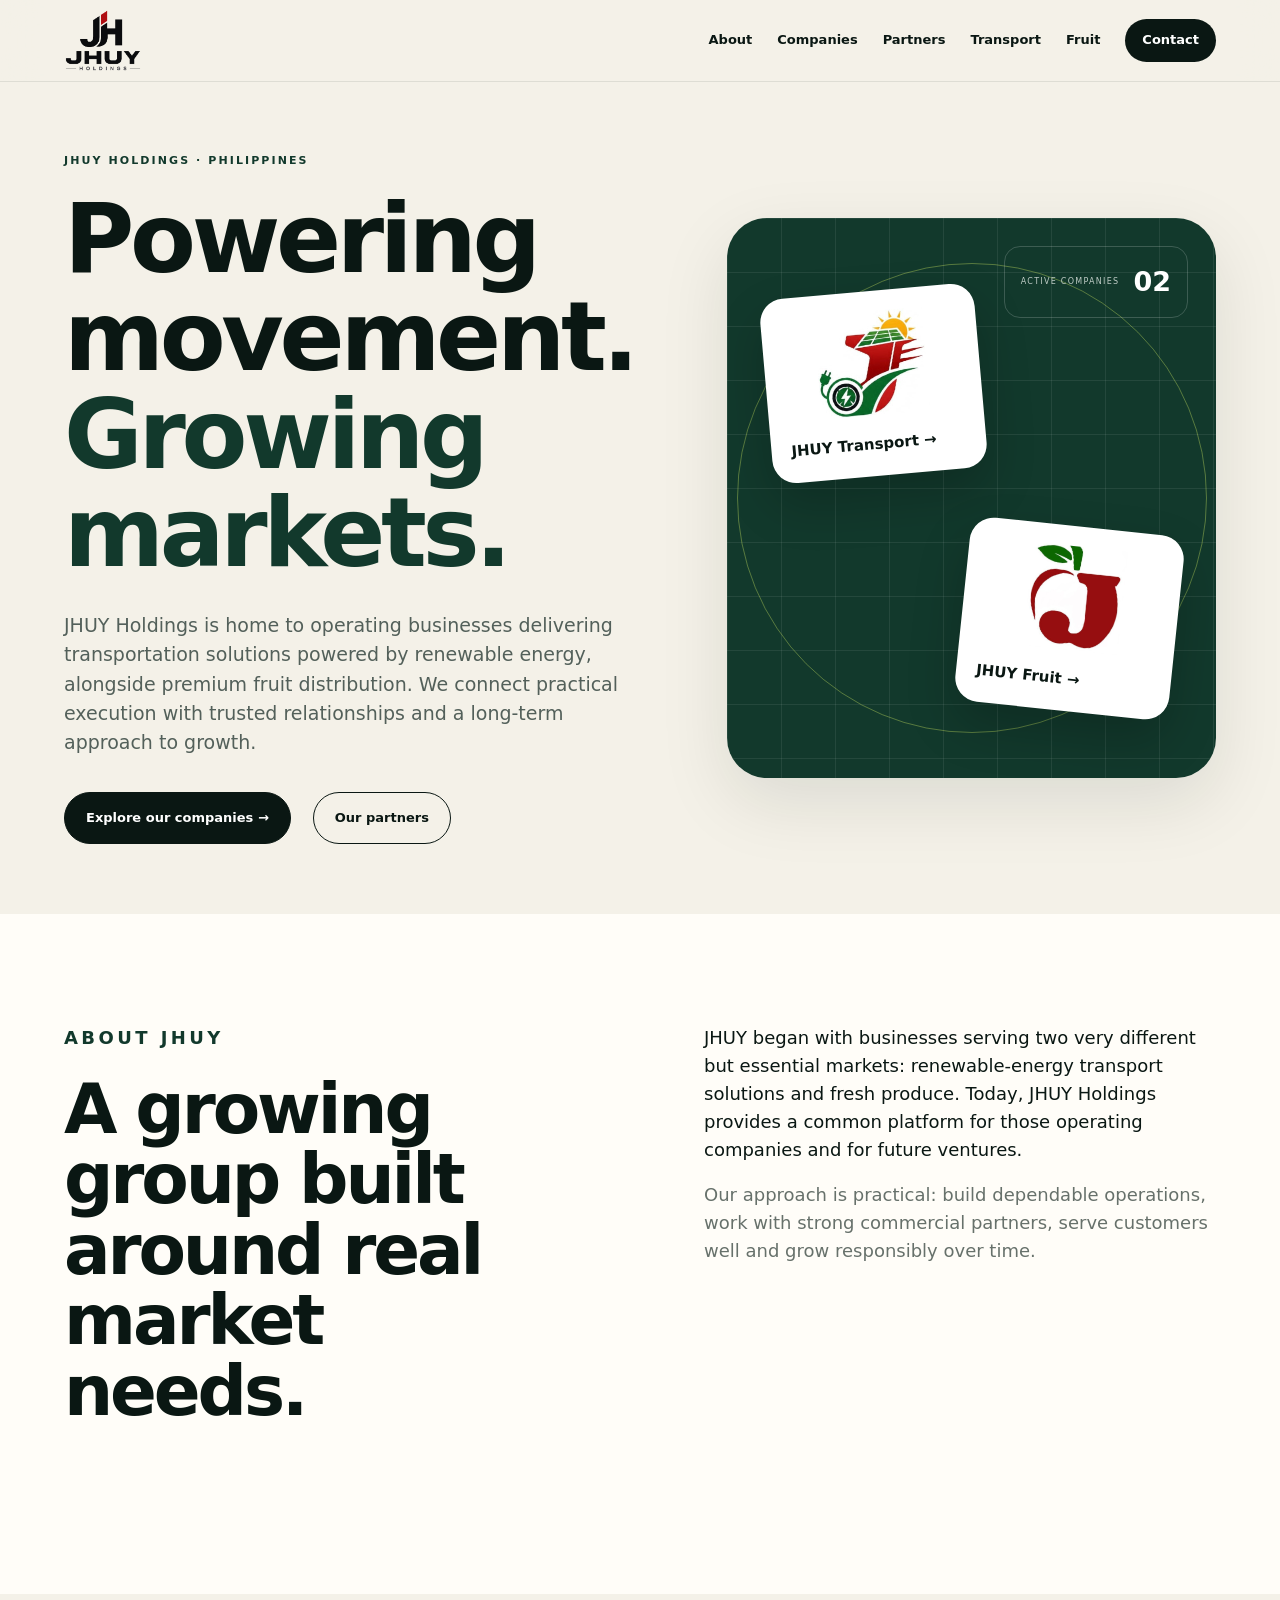
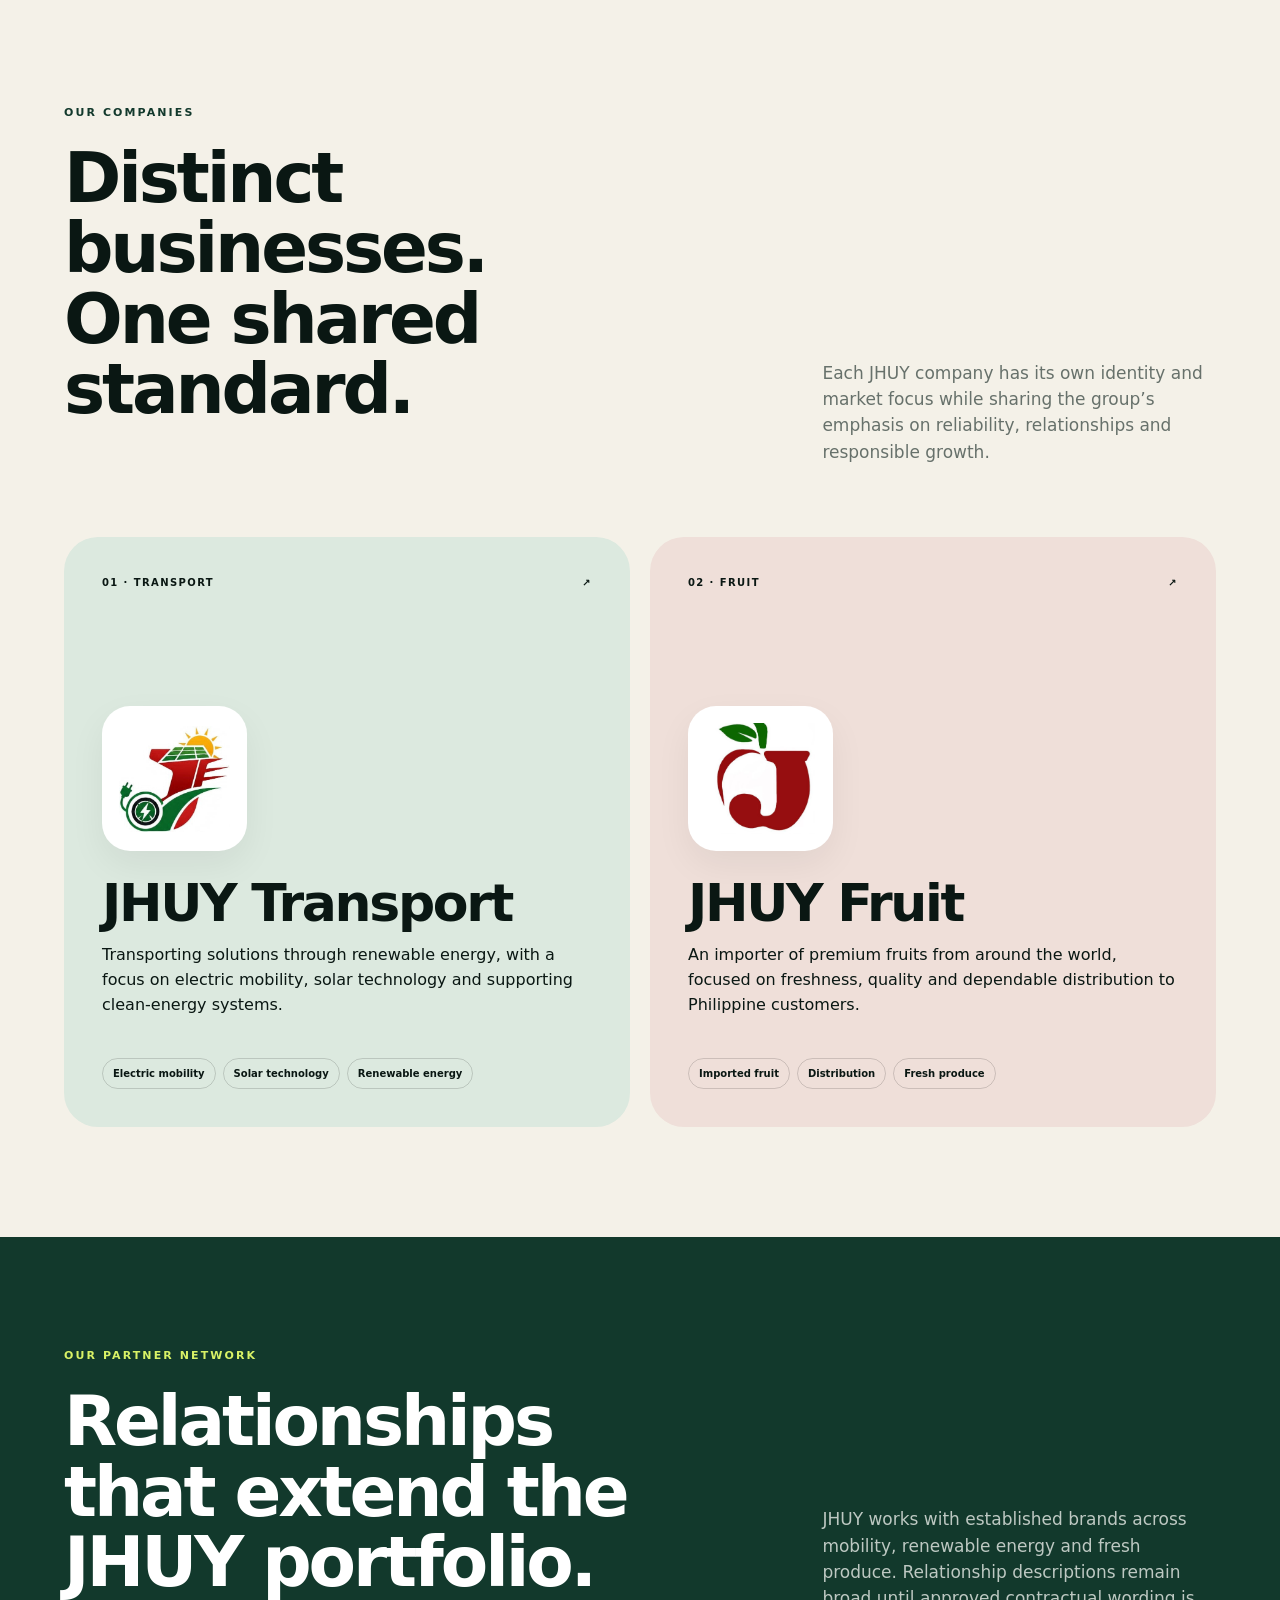
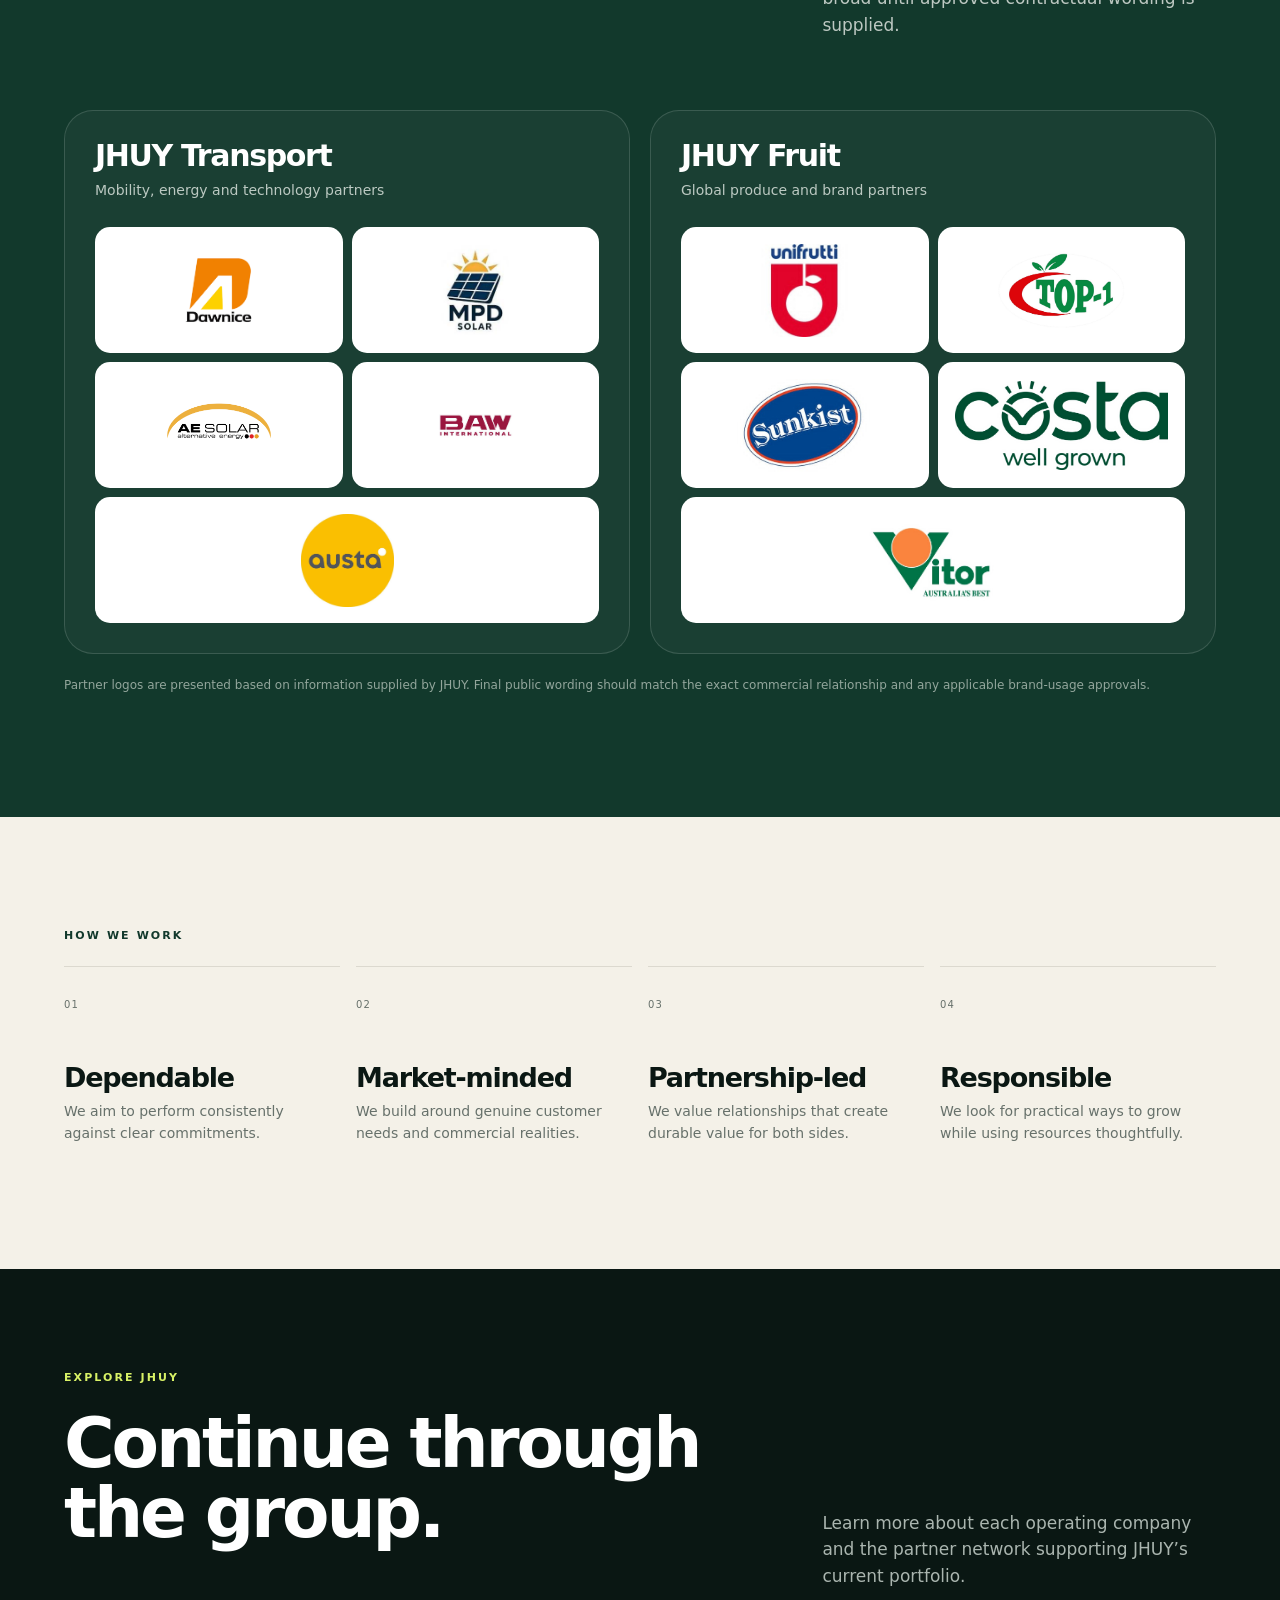
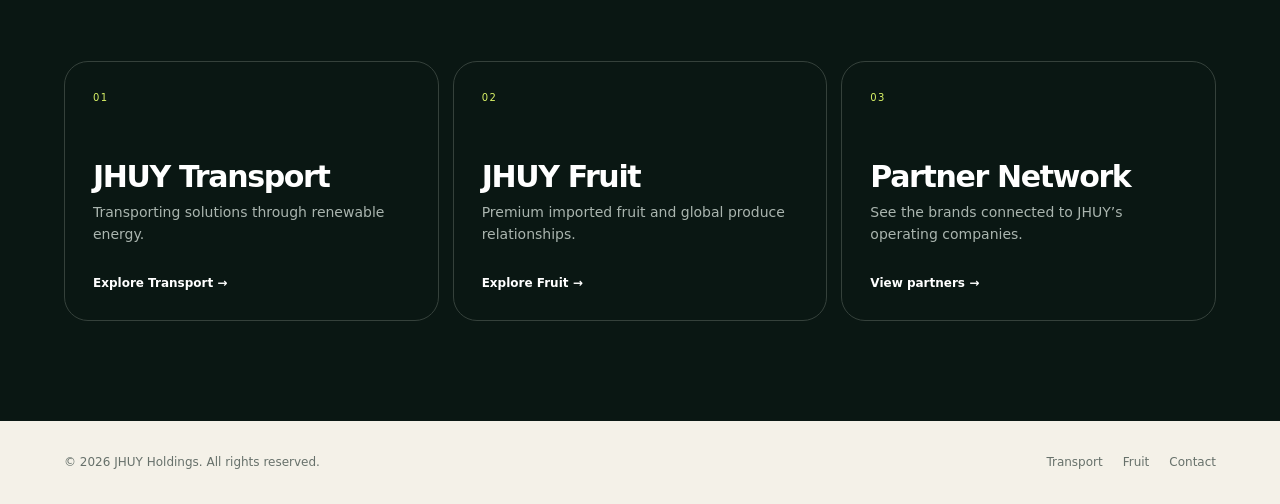
==== commit 7de0aee6: "Update index.html" ====
--- a/index.html
+++ b/index.html
@@ -1,9 +1,9 @@
-<!doctype html><html lang="en"><head><meta charset="utf-8"><meta name="viewport" content="width=device-width,initial-scale=1"><title>JHUY Holdings | Renewable Energy Transport & Fruit</title><meta name="description" content="JHUY Holdings brings together JHUY Transport and JHUY Fruit, with businesses focused on transporting solutions through renewable energy and premium imported fruit markets in the Philippines."><link rel="stylesheet" href="assets/site.css"></head><body>
+<!doctype html><html lang="en"><head><meta charset="utf-8"><meta name="viewport" content="width=device-width,initial-scale=1"><title>JHUY Holdings | Renewable Energy Transport & Fruit</title><meta name="description" content="JHUY Holdings brings together businesses delivering transportation solutions powered by renewable energy and premium fruit distribution in the Philippines."><link rel="stylesheet" href="assets/site.css"></head><body>
 <header class="site-header"><a class="holdings-brand" href="index.html" aria-label="JHUY Holdings home"><img src="assets/images/brands/jhuy-holdings.png" alt="JHUY Holdings"></a><button class="menu-btn" aria-label="Open menu" aria-expanded="false">☰</button><nav class="nav"><a href="#about">About</a><a href="#companies">Companies</a><a href="#partners">Partners</a><a href="transport.html">Transport</a><a href="fruit.html">Fruit</a><a class="nav-cta" href="contact.html">Contact</a></nav></header>
-<main><section class="hero shell"><div><p class="eyebrow">JHUY HOLDINGS · PHILIPPINES</p><h1>Powering movement.<br><span>Growing markets.</span></h1><p class="lead">JHUY Holdings is the home of operating businesses focused on transporting solutions through renewable energy and premium fruit distribution. We connect practical execution with trusted relationships and a long-term approach to growth.</p><div class="actions"><a class="btn" href="#companies">Explore our companies →</a><a class="btn alt" href="#partners">Our partners</a></div></div><div class="hero-art"><div class="gridlines"></div><div class="orbit"></div><div class="hero-count"><span>ACTIVE COMPANIES</span><strong>02</strong></div><a href="transport.html" class="portfolio-logo pl-transport"><img src="assets/images/brands/jhuy-transport.jpeg" alt="JHUY Transport logo"><strong>JHUY Transport →</strong></a><a href="fruit.html" class="portfolio-logo pl-fruit"><img src="assets/images/brands/jhuy-fruit.jpeg" alt="JHUY Fruit logo"><strong>JHUY Fruit →</strong></a></div></section>
+<main><section class="hero shell"><div><p class="eyebrow">JHUY HOLDINGS · PHILIPPINES</p><h1>Powering movement.<br><span>Growing markets.</span></h1><p class="lead">JHUY Holdings is home to operating businesses delivering transportation solutions powered by renewable energy, alongside premium fruit distribution. We connect practical execution with trusted relationships and a long-term approach to growth.</p><div class="actions"><a class="btn" href="#companies">Explore our companies →</a><a class="btn alt" href="#partners">Our partners</a></div></div><div class="hero-art"><div class="gridlines"></div><div class="orbit"></div><div class="hero-count"><span>ACTIVE COMPANIES</span><strong>02</strong></div><a href="transport.html" class="portfolio-logo pl-transport"><img src="assets/images/brands/jhuy-transport.jpeg" alt="JHUY Transport logo"><strong>JHUY Transport →</strong></a><a href="fruit.html" class="portfolio-logo pl-fruit"><img src="assets/images/brands/jhuy-fruit.jpeg" alt="JHUY Fruit logo"><strong>JHUY Fruit →</strong></a></div></section>
 <section class="section white" id="about"><div class="shell statement"><div><p class="eyebrow">ABOUT JHUY</p><h2>A growing group built around real market needs.</h2></div><div><p>JHUY began with businesses serving two very different but essential markets: renewable-energy transport solutions and fresh produce. Today, JHUY Holdings provides a common platform for those operating companies and for future ventures.</p><p class="muted">Our approach is practical: build dependable operations, work with strong commercial partners, serve customers well and grow responsibly over time.</p></div></div></section>
 <section class="section shell" id="companies"><div class="section-head"><div><p class="eyebrow">OUR COMPANIES</p><h2>Distinct businesses.<br>One shared standard.</h2></div><p>Each JHUY company has its own identity and market focus while sharing the group’s emphasis on reliability, relationships and responsible growth.</p></div><div class="company-grid"><a href="transport.html" class="company-card transport"><div class="card-kicker"><span>01 · TRANSPORT</span><span>↗</span></div><div class="logo-box"><img src="assets/images/brands/jhuy-transport.jpeg" alt="JHUY Transport"></div><h3>JHUY Transport</h3><p>Transporting solutions through renewable energy, with a focus on electric mobility, solar technology and supporting clean-energy systems.</p><div class="chips"><span>Electric mobility</span><span>Solar technology</span><span>Renewable energy</span></div></a><a href="fruit.html" class="company-card fruit"><div class="card-kicker"><span>02 · FRUIT</span><span>↗</span></div><div class="logo-box"><img src="assets/images/brands/jhuy-fruit.jpeg" alt="JHUY Fruit"></div><h3>JHUY Fruit</h3><p>An importer of premium fruits from around the world, focused on freshness, quality and dependable distribution to Philippine customers.</p><div class="chips"><span>Imported fruit</span><span>Distribution</span><span>Fresh produce</span></div></a></div></section>
-<section class="section dark" id="partners"><div class="shell"><div class="section-head"><div><p class="eyebrow light">OUR PARTNER NETWORK</p><h2>Relationships that extend the JHUY portfolio.</h2></div><p>JHUY works with established brands across mobility, renewable energy and fresh produce. Relationship descriptions remain broad until approved contractual wording is supplied.</p></div><div class="partner-groups"><div class="partner-panel"><h3>JHUY Transport</h3><p>Mobility, energy and technology partners</p><div class="partner-logos"><a class="logo-tile partner-link" href="https://www.dawnice-energy.ph" target="_blank" rel="noopener noreferrer" aria-label="Visit Dawnice website"><img src="assets/images/transport-partners/dawnice.png" alt="Dawnice"><span class="partner-link-icon" aria-hidden="true">↗</span></a><a class="logo-tile partner-link" href="https://web.facebook.com/mpdsolarph/?_rdc=1&_rdr" target="_blank" rel="noopener noreferrer" aria-label="Visit MPD Solar Facebook page"><img src="assets/images/transport-partners/mpd-solar-display.png" alt="MPD Solar"><span class="partner-link-icon" aria-hidden="true">↗</span></a><a class="logo-tile partner-link" href="https://web.facebook.com/p/AE-Solar-Philippines-Distributor-100086525132422/?_rdc=1&_rdr" target="_blank" rel="noopener noreferrer" aria-label="Visit AE Solar Philippines Facebook page"><img src="assets/images/transport-partners/ae-solar.png" alt="AE Solar"><span class="partner-link-icon" aria-hidden="true">↗</span></a><a class="logo-tile partner-link" href="https://bawauto.com" target="_blank" rel="noopener noreferrer" aria-label="Visit BAW website"><img src="assets/images/transport-partners/baw-international.png" alt="BAW International"><span class="partner-link-icon" aria-hidden="true">↗</span></a><a class="logo-tile wide partner-link" href="https://www.austasolar.net" target="_blank" rel="noopener noreferrer" aria-label="Visit AUSTA Solar website"><img src="assets/images/transport-partners/austa.png" alt="AUSTA"><span class="partner-link-icon" aria-hidden="true">↗</span></a></div></div><div class="partner-panel"><h3>JHUY Fruit</h3><p>Global produce and brand partners</p><div class="partner-logos"><a class="logo-tile partner-link" href="https://unifruttigroup.com" target="_blank" rel="noopener noreferrer" aria-label="Visit Unifrutti website"><img src="assets/images/fruit-partners/unifrutti.jpeg" alt="Unifrutti"><span class="partner-link-icon" aria-hidden="true">↗</span></a><a class="logo-tile partner-link" href="https://www.facebook.com/jhuyfruit" target="_blank" rel="noopener noreferrer" aria-label="Visit JHUY Fruit Facebook page"><img src="assets/images/fruit-partners/top-1-display.jpeg" alt="TOP-1"><span class="partner-link-icon" aria-hidden="true">↗</span></a><a class="logo-tile partner-link" href="https://sunkist.com/en-us" target="_blank" rel="noopener noreferrer" aria-label="Visit Sunkist website"><img src="assets/images/fruit-partners/sunkist.jpeg" alt="Sunkist"><span class="partner-link-icon" aria-hidden="true">↗</span></a><a class="logo-tile partner-link" href="https://costagroup.com.au" target="_blank" rel="noopener noreferrer" aria-label="Visit Costa Group website"><img src="assets/images/fruit-partners/costa.jpeg" alt="Costa"><span class="partner-link-icon" aria-hidden="true">↗</span></a><a class="logo-tile wide partner-link" href="https://costagroup.com.au/2022/08/15/celebrating-50-years-of-vitor/" target="_blank" rel="noopener noreferrer" aria-label="Visit Vitor information at Costa Group"><img src="assets/images/fruit-partners/vitor.jpeg" alt="Vitor Australia's Best"><span class="partner-link-icon" aria-hidden="true">↗</span></a></div></div></div><p class="partner-disclaimer">Partner logos are presented based on information supplied by JHUY. Final public wording should match the exact commercial relationship and any applicable brand-usage approvals.</p></div></section>
+<section class="section dark" id="partners"><div class="shell"><div class="section-head"><div><p class="eyebrow light">OUR PARTNER NETWORK</p><h2>Relationships that extend the JHUY portfolio.</h2></div><p>JHUY works with established brands across mobility, renewable energy and fresh produce. Relationship descriptions remain broad until approved contractual wording is supplied.</p></div><div class="partner-groups"><div class="partner-panel"><h3>JHUY Transport</h3><p>Mobility, energy and technology partners</p><div class="partner-logos"><a class="logo-tile partner-link" href="https://www.dawnice-energy.ph" target="_blank" rel="noopener noreferrer" aria-label="Visit Dawnice website"><img src="assets/images/transport-partners/dawnice.png" alt="Dawnice"><span class="partner-link-icon" aria-hidden="true">↗</span></a><a class="logo-tile partner-link" href="https://web.facebook.com/mpdsolarph/?_rdc=1&_rdr" target="_blank" rel="noopener noreferrer" aria-label="Visit MPD Solar Facebook page"><img src="assets/images/transport-partners/mpd-solar-display.png" alt="MPD Solar"><span class="partner-link-icon" aria-hidden="true">↗</span></a><a class="logo-tile partner-link" href="https://ae-solar.com/" target="_blank" rel="noopener noreferrer" aria-label="Visit AE Solar website"><img src="assets/images/transport-partners/ae-solar.png" alt="AE Solar"><span class="partner-link-icon" aria-hidden="true">↗</span></a><a class="logo-tile partner-link" href="https://bawauto.com" target="_blank" rel="noopener noreferrer" aria-label="Visit BAW website"><img src="assets/images/transport-partners/baw-international.png" alt="BAW International"><span class="partner-link-icon" aria-hidden="true">↗</span></a><a class="logo-tile wide partner-link" href="https://www.austasolar.net" target="_blank" rel="noopener noreferrer" aria-label="Visit AUSTA Solar website"><img src="assets/images/transport-partners/austa.png" alt="AUSTA"><span class="partner-link-icon" aria-hidden="true">↗</span></a></div></div><div class="partner-panel"><h3>JHUY Fruit</h3><p>Global produce and brand partners</p><div class="partner-logos"><a class="logo-tile partner-link" href="https://unifruttigroup.com" target="_blank" rel="noopener noreferrer" aria-label="Visit Unifrutti website"><img src="assets/images/fruit-partners/unifrutti.jpeg" alt="Unifrutti"><span class="partner-link-icon" aria-hidden="true">↗</span></a><a class="logo-tile partner-link" href="https://www.facebook.com/jhuyfruit" target="_blank" rel="noopener noreferrer" aria-label="Visit JHUY Fruit Facebook page"><img src="assets/images/fruit-partners/top-1-display.jpeg" alt="TOP-1"><span class="partner-link-icon" aria-hidden="true">↗</span></a><a class="logo-tile partner-link" href="https://sunkist.com/en-us" target="_blank" rel="noopener noreferrer" aria-label="Visit Sunkist website"><img src="assets/images/fruit-partners/sunkist.jpeg" alt="Sunkist"><span class="partner-link-icon" aria-hidden="true">↗</span></a><a class="logo-tile partner-link" href="https://costagroup.com.au" target="_blank" rel="noopener noreferrer" aria-label="Visit Costa Group website"><img src="assets/images/fruit-partners/costa.jpeg" alt="Costa"><span class="partner-link-icon" aria-hidden="true">↗</span></a><a class="logo-tile wide partner-link" href="https://costagroup.com.au/2022/08/15/celebrating-50-years-of-vitor/" target="_blank" rel="noopener noreferrer" aria-label="Visit Vitor information at Costa Group"><img src="assets/images/fruit-partners/vitor.jpeg" alt="Vitor Australia's Best"><span class="partner-link-icon" aria-hidden="true">↗</span></a></div></div></div><p class="partner-disclaimer">Partner logos are presented based on information supplied by JHUY. Final public wording should match the exact commercial relationship and any applicable brand-usage approvals.</p></div></section>
 <section class="section shell"><p class="eyebrow">HOW WE WORK</p><div class="principles"><div class="principle"><span class="number">01</span><h3>Dependable</h3><p>We aim to perform consistently against clear commitments.</p></div><div class="principle"><span class="number">02</span><h3>Market-minded</h3><p>We build around genuine customer needs and commercial realities.</p></div><div class="principle"><span class="number">03</span><h3>Partnership-led</h3><p>We value relationships that create durable value for both sides.</p></div><div class="principle"><span class="number">04</span><h3>Responsible</h3><p>We look for practical ways to grow while using resources thoughtfully.</p></div></div></section>
 <section class="explore-jhuy"><div class="shell"><div class="section-head"><div><p class="eyebrow light">EXPLORE JHUY</p><h2>Continue through the group.</h2></div><p>Learn more about each operating company and the partner network supporting JHUY’s current portfolio.</p></div><div class="explore-grid"><a href="transport.html" class="explore-card"><span>01</span><h3>JHUY Transport</h3><p>Transporting solutions through renewable energy.</p><b>Explore Transport →</b></a><a href="fruit.html" class="explore-card"><span>02</span><h3>JHUY Fruit</h3><p>Premium imported fruit and global produce relationships.</p><b>Explore Fruit →</b></a><a href="#partners" class="explore-card"><span>03</span><h3>Partner Network</h3><p>See the brands connected to JHUY’s operating companies.</p><b>View partners →</b></a></div></div></section></main>
 <footer class="site-footer"><span>© <span data-year></span> JHUY Holdings. All rights reserved.</span><div class="footer-links"><a href="transport.html">Transport</a><a href="fruit.html">Fruit</a><a href="contact.html">Contact</a></div></footer><script src="assets/site.js"></script></body></html>
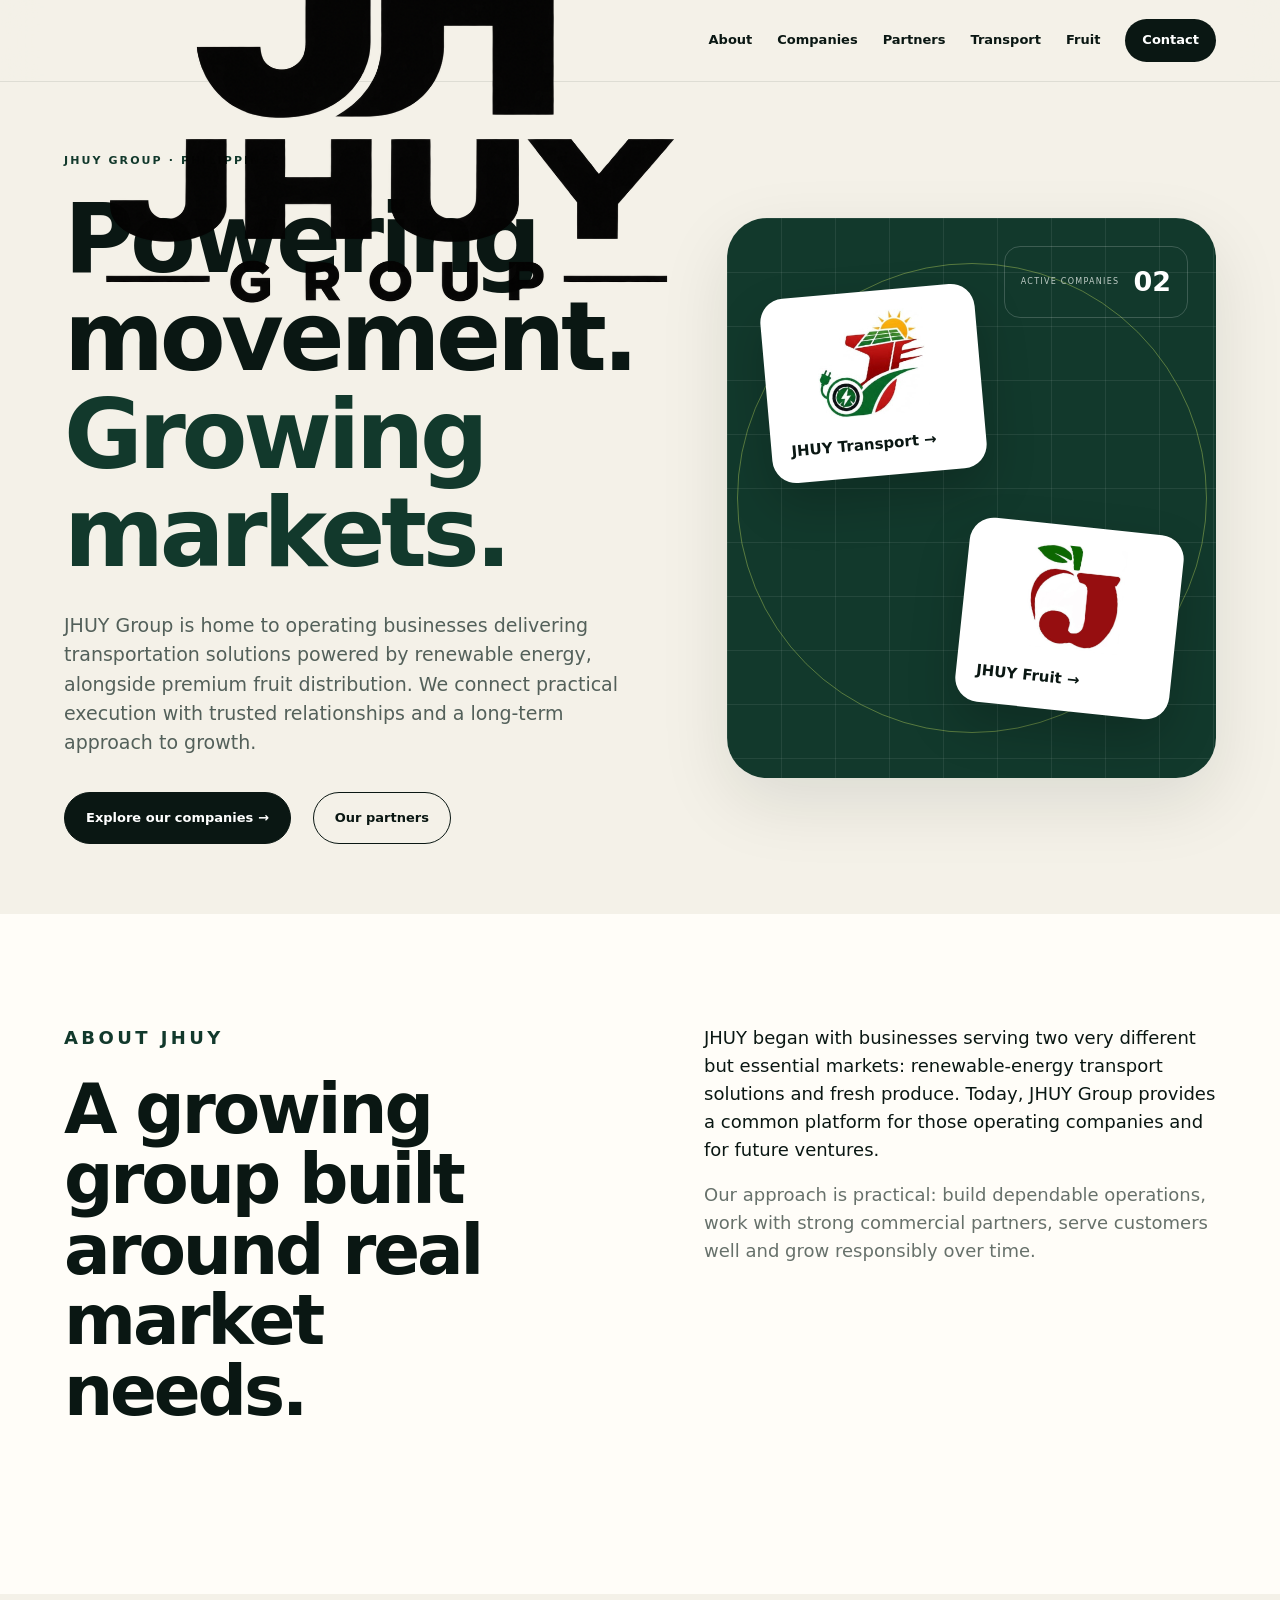
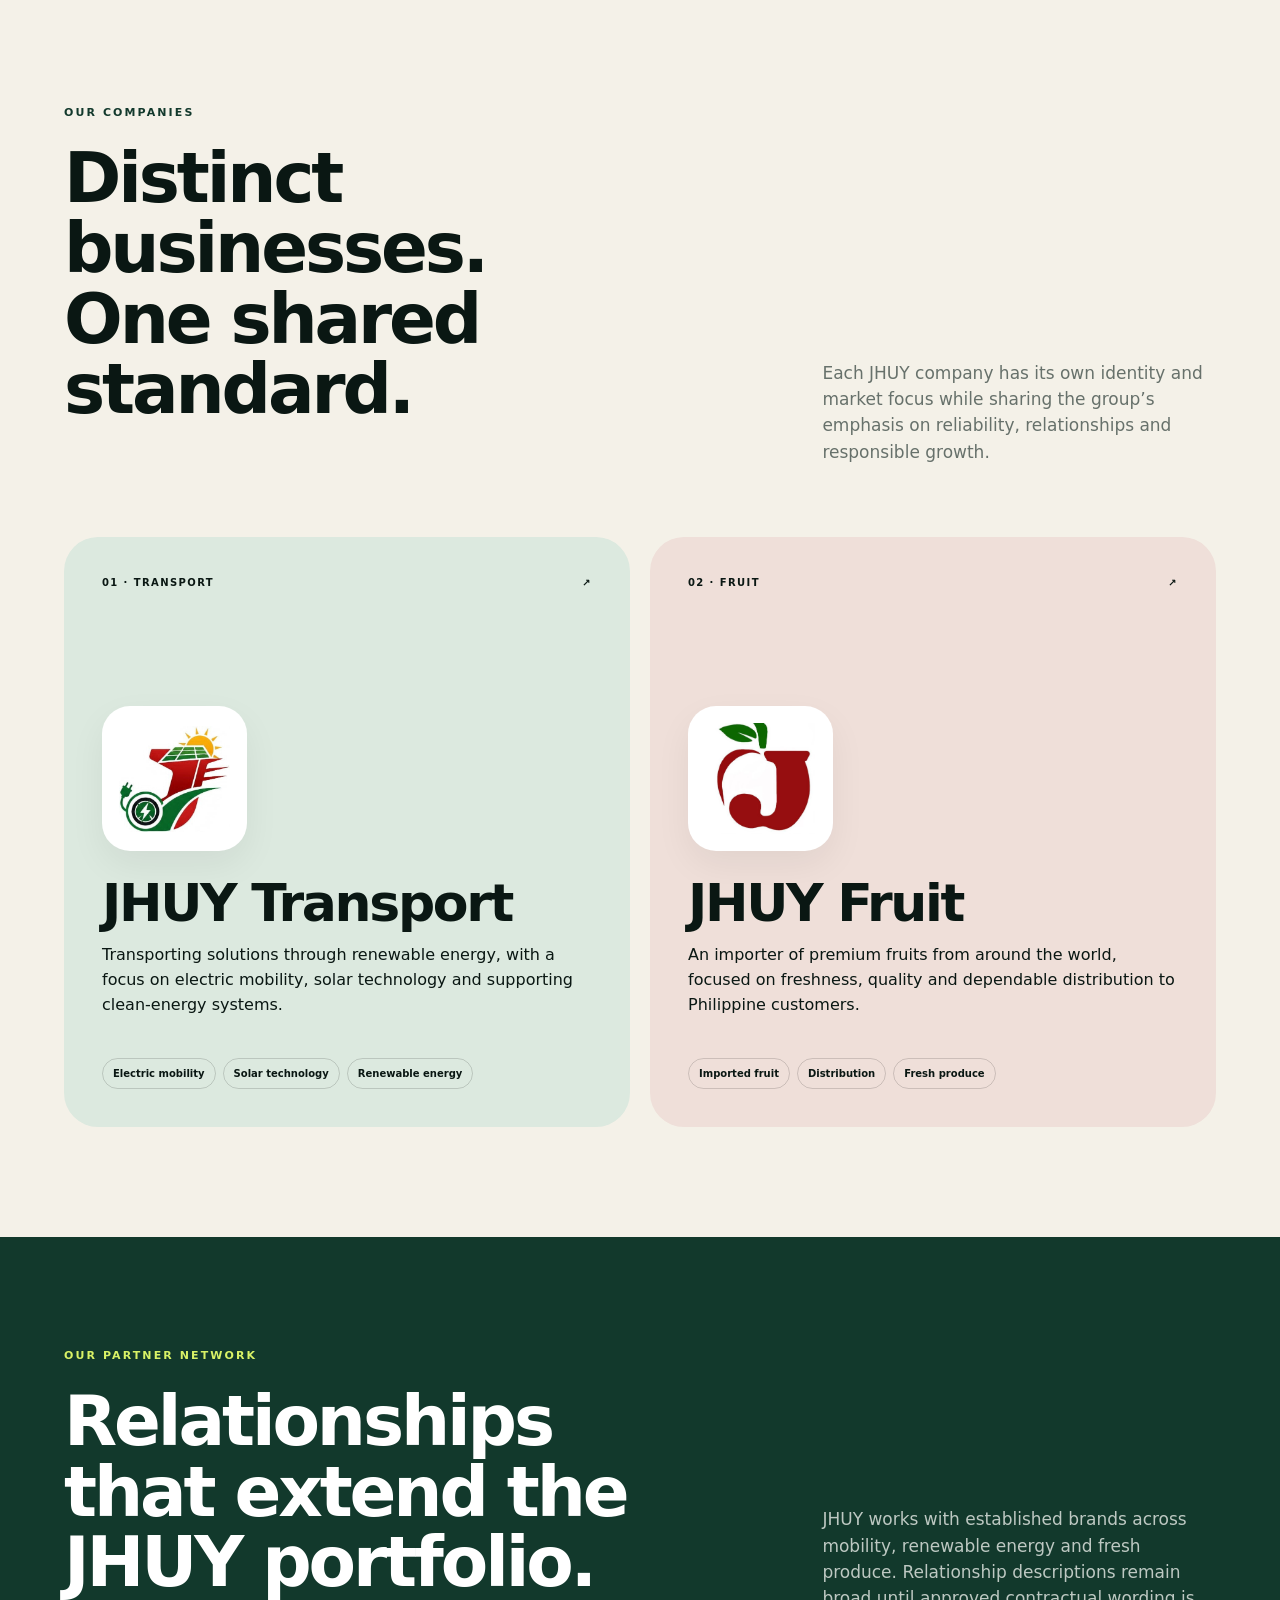
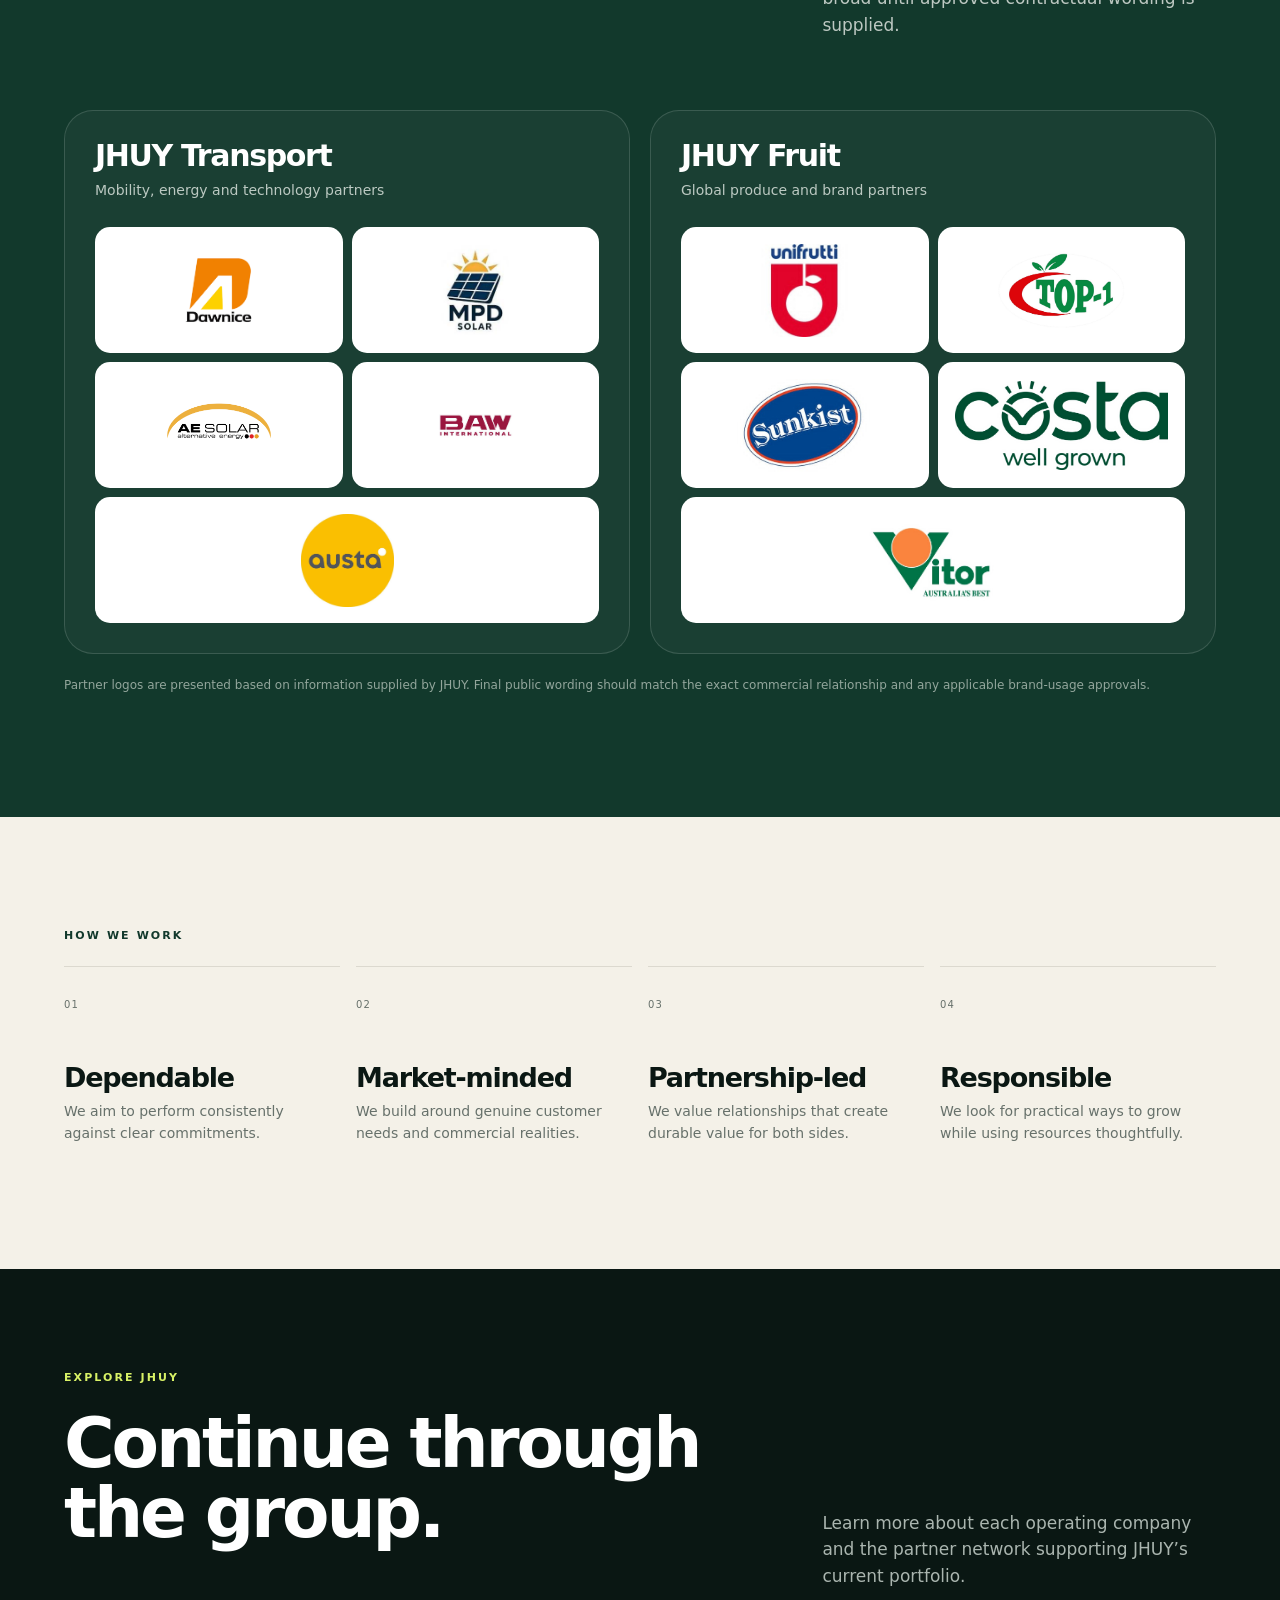
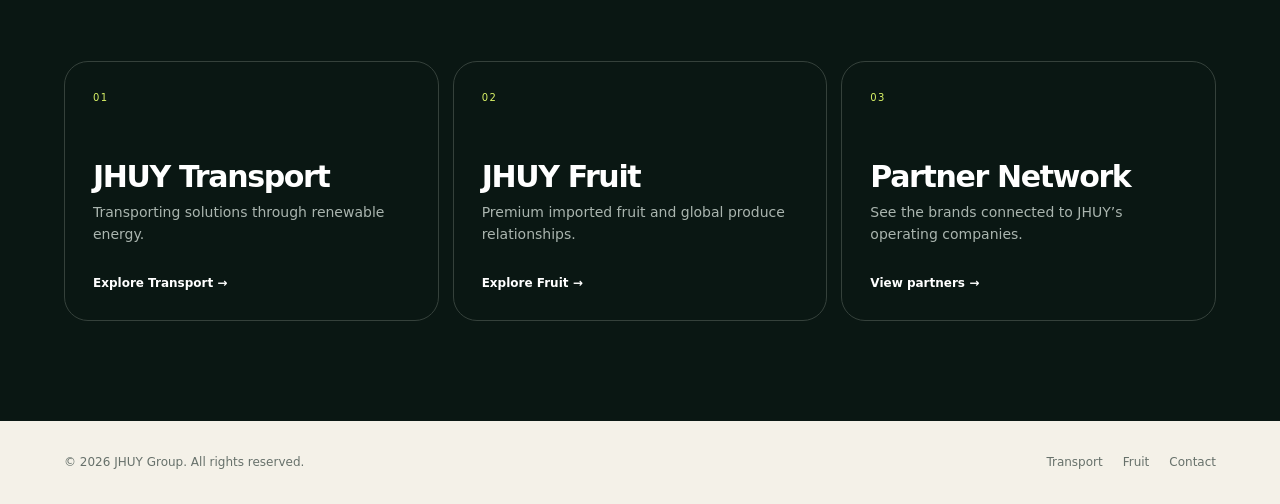
==== commit b27a9b49: "Update index.html" ====
--- a/index.html
+++ b/index.html
@@ -1,9 +1,10 @@
-<!doctype html><html lang="en"><head><meta charset="utf-8"><meta name="viewport" content="width=device-width,initial-scale=1"><title>JHUY Holdings | Renewable Energy Transport & Fruit</title><meta name="description" content="JHUY Holdings brings together businesses delivering transportation solutions powered by renewable energy and premium fruit distribution in the Philippines."><link rel="stylesheet" href="assets/site.css"></head><body>
-<header class="site-header"><a class="holdings-brand" href="index.html" aria-label="JHUY Holdings home"><img src="assets/images/brands/jhuy-holdings.png" alt="JHUY Holdings"></a><button class="menu-btn" aria-label="Open menu" aria-expanded="false">☰</button><nav class="nav"><a href="#about">About</a><a href="#companies">Companies</a><a href="#partners">Partners</a><a href="transport.html">Transport</a><a href="fruit.html">Fruit</a><a class="nav-cta" href="contact.html">Contact</a></nav></header>
-<main><section class="hero shell"><div><p class="eyebrow">JHUY HOLDINGS · PHILIPPINES</p><h1>Powering movement.<br><span>Growing markets.</span></h1><p class="lead">JHUY Holdings is home to operating businesses delivering transportation solutions powered by renewable energy, alongside premium fruit distribution. We connect practical execution with trusted relationships and a long-term approach to growth.</p><div class="actions"><a class="btn" href="#companies">Explore our companies →</a><a class="btn alt" href="#partners">Our partners</a></div></div><div class="hero-art"><div class="gridlines"></div><div class="orbit"></div><div class="hero-count"><span>ACTIVE COMPANIES</span><strong>02</strong></div><a href="transport.html" class="portfolio-logo pl-transport"><img src="assets/images/brands/jhuy-transport.jpeg" alt="JHUY Transport logo"><strong>JHUY Transport →</strong></a><a href="fruit.html" class="portfolio-logo pl-fruit"><img src="assets/images/brands/jhuy-fruit.jpeg" alt="JHUY Fruit logo"><strong>JHUY Fruit →</strong></a></div></section>
-<section class="section white" id="about"><div class="shell statement"><div><p class="eyebrow">ABOUT JHUY</p><h2>A growing group built around real market needs.</h2></div><div><p>JHUY began with businesses serving two very different but essential markets: renewable-energy transport solutions and fresh produce. Today, JHUY Holdings provides a common platform for those operating companies and for future ventures.</p><p class="muted">Our approach is practical: build dependable operations, work with strong commercial partners, serve customers well and grow responsibly over time.</p></div></div></section>
+<!doctype html><html lang="en"><head><meta charset="utf-8"><meta name="viewport" content="width=device-width,initial-scale=1"><title>JHUY Group | Renewable Energy Transport & Fruit</title><meta name="description" content="JHUY Group brings together businesses delivering transportation solutions powered by renewable energy and premium fruit distribution in the Philippines."><link rel="stylesheet" href="assets/site.css"></head><body>
+<header class="site-header"><a class="group-brand"href="index.html"aria-label="JHUY Group home"><img src="assets/images/brands/jhuy-group.png"alt="JHUY Group"></a>
+<button class="menu-btn" aria-label="Open menu" aria-expanded="false">☰</button><nav class="nav"><a href="#about">About</a><a href="#companies">Companies</a><a href="#partners">Partners</a><a href="transport.html">Transport</a><a href="fruit.html">Fruit</a><a class="nav-cta" href="contact.html">Contact</a></nav></header>
+<main><section class="hero shell"><div><p class="eyebrow">JHUY GROUP · PHILIPPINES</p><h1>Powering movement.<br><span>Growing markets.</span></h1><p class="lead">JHUY Group is home to operating businesses delivering transportation solutions powered by renewable energy, alongside premium fruit distribution. We connect practical execution with trusted relationships and a long-term approach to growth.</p><div class="actions"><a class="btn" href="#companies">Explore our companies →</a><a class="btn alt" href="#partners">Our partners</a></div></div><div class="hero-art"><div class="gridlines"></div><div class="orbit"></div><div class="hero-count"><span>ACTIVE COMPANIES</span><strong>02</strong></div><a href="transport.html" class="portfolio-logo pl-transport"><img src="assets/images/brands/jhuy-transport.jpeg" alt="JHUY Transport logo"><strong>JHUY Transport →</strong></a><a href="fruit.html" class="portfolio-logo pl-fruit"><img src="assets/images/brands/jhuy-fruit.jpeg" alt="JHUY Fruit logo"><strong>JHUY Fruit →</strong></a></div></section>
+<section class="section white" id="about"><div class="shell statement"><div><p class="eyebrow">ABOUT JHUY</p><h2>A growing group built around real market needs.</h2></div><div><p>JHUY began with businesses serving two very different but essential markets: renewable-energy transport solutions and fresh produce. Today, JHUY Group provides a common platform for those operating companies and for future ventures.</p><p class="muted">Our approach is practical: build dependable operations, work with strong commercial partners, serve customers well and grow responsibly over time.</p></div></div></section>
 <section class="section shell" id="companies"><div class="section-head"><div><p class="eyebrow">OUR COMPANIES</p><h2>Distinct businesses.<br>One shared standard.</h2></div><p>Each JHUY company has its own identity and market focus while sharing the group’s emphasis on reliability, relationships and responsible growth.</p></div><div class="company-grid"><a href="transport.html" class="company-card transport"><div class="card-kicker"><span>01 · TRANSPORT</span><span>↗</span></div><div class="logo-box"><img src="assets/images/brands/jhuy-transport.jpeg" alt="JHUY Transport"></div><h3>JHUY Transport</h3><p>Transporting solutions through renewable energy, with a focus on electric mobility, solar technology and supporting clean-energy systems.</p><div class="chips"><span>Electric mobility</span><span>Solar technology</span><span>Renewable energy</span></div></a><a href="fruit.html" class="company-card fruit"><div class="card-kicker"><span>02 · FRUIT</span><span>↗</span></div><div class="logo-box"><img src="assets/images/brands/jhuy-fruit.jpeg" alt="JHUY Fruit"></div><h3>JHUY Fruit</h3><p>An importer of premium fruits from around the world, focused on freshness, quality and dependable distribution to Philippine customers.</p><div class="chips"><span>Imported fruit</span><span>Distribution</span><span>Fresh produce</span></div></a></div></section>
-<section class="section dark" id="partners"><div class="shell"><div class="section-head"><div><p class="eyebrow light">OUR PARTNER NETWORK</p><h2>Relationships that extend the JHUY portfolio.</h2></div><p>JHUY works with established brands across mobility, renewable energy and fresh produce. Relationship descriptions remain broad until approved contractual wording is supplied.</p></div><div class="partner-groups"><div class="partner-panel"><h3>JHUY Transport</h3><p>Mobility, energy and technology partners</p><div class="partner-logos"><a class="logo-tile partner-link" href="https://www.dawnice-energy.ph" target="_blank" rel="noopener noreferrer" aria-label="Visit Dawnice website"><img src="assets/images/transport-partners/dawnice.png" alt="Dawnice"><span class="partner-link-icon" aria-hidden="true">↗</span></a><a class="logo-tile partner-link" href="https://web.facebook.com/mpdsolarph/?_rdc=1&_rdr" target="_blank" rel="noopener noreferrer" aria-label="Visit MPD Solar Facebook page"><img src="assets/images/transport-partners/mpd-solar-display.png" alt="MPD Solar"><span class="partner-link-icon" aria-hidden="true">↗</span></a><a class="logo-tile partner-link" href="https://ae-solar.com/" target="_blank" rel="noopener noreferrer" aria-label="Visit AE Solar website"><img src="assets/images/transport-partners/ae-solar.png" alt="AE Solar"><span class="partner-link-icon" aria-hidden="true">↗</span></a><a class="logo-tile partner-link" href="https://bawauto.com" target="_blank" rel="noopener noreferrer" aria-label="Visit BAW website"><img src="assets/images/transport-partners/baw-international.png" alt="BAW International"><span class="partner-link-icon" aria-hidden="true">↗</span></a><a class="logo-tile wide partner-link" href="https://www.austasolar.net" target="_blank" rel="noopener noreferrer" aria-label="Visit AUSTA Solar website"><img src="assets/images/transport-partners/austa.png" alt="AUSTA"><span class="partner-link-icon" aria-hidden="true">↗</span></a></div></div><div class="partner-panel"><h3>JHUY Fruit</h3><p>Global produce and brand partners</p><div class="partner-logos"><a class="logo-tile partner-link" href="https://unifruttigroup.com" target="_blank" rel="noopener noreferrer" aria-label="Visit Unifrutti website"><img src="assets/images/fruit-partners/unifrutti.jpeg" alt="Unifrutti"><span class="partner-link-icon" aria-hidden="true">↗</span></a><a class="logo-tile partner-link" href="https://www.facebook.com/jhuyfruit" target="_blank" rel="noopener noreferrer" aria-label="Visit JHUY Fruit Facebook page"><img src="assets/images/fruit-partners/top-1-display.jpeg" alt="TOP-1"><span class="partner-link-icon" aria-hidden="true">↗</span></a><a class="logo-tile partner-link" href="https://sunkist.com/en-us" target="_blank" rel="noopener noreferrer" aria-label="Visit Sunkist website"><img src="assets/images/fruit-partners/sunkist.jpeg" alt="Sunkist"><span class="partner-link-icon" aria-hidden="true">↗</span></a><a class="logo-tile partner-link" href="https://costagroup.com.au" target="_blank" rel="noopener noreferrer" aria-label="Visit Costa Group website"><img src="assets/images/fruit-partners/costa.jpeg" alt="Costa"><span class="partner-link-icon" aria-hidden="true">↗</span></a><a class="logo-tile wide partner-link" href="https://costagroup.com.au/2022/08/15/celebrating-50-years-of-vitor/" target="_blank" rel="noopener noreferrer" aria-label="Visit Vitor information at Costa Group"><img src="assets/images/fruit-partners/vitor.jpeg" alt="Vitor Australia's Best"><span class="partner-link-icon" aria-hidden="true">↗</span></a></div></div></div><p class="partner-disclaimer">Partner logos are presented based on information supplied by JHUY. Final public wording should match the exact commercial relationship and any applicable brand-usage approvals.</p></div></section>
+<section class="section dark" id="partners"><div class="shell"><div class="section-head"><div><p class="eyebrow light">OUR PARTNER NETWORK</p><h2>Relationships that extend the JHUY portfolio.</h2></div><p>JHUY works with established brands across mobility, renewable energy and fresh produce. Relationship descriptions remain broad until approved contractual wording is supplied.</p></div><div class="partner-groups"><div class="partner-panel"><h3>JHUY Transport</h3><p>Mobility, energy and technology partners</p><div class="partner-logos"><a class="logo-tile partner-link" href="https://www.energydawnice.com" target="_blank" rel="noopener noreferrer" aria-label="Visit Dawnice website"><img src="assets/images/transport-partners/dawnice.png" alt="Dawnice"><span class="partner-link-icon" aria-hidden="true">↗</span></a><a class="logo-tile partner-link" href="https://web.facebook.com/mpdsolarph/?_rdc=1&_rdr" target="_blank" rel="noopener noreferrer" aria-label="Visit MPD Solar Facebook page"><img src="assets/images/transport-partners/mpd-solar-display.png" alt="MPD Solar"><span class="partner-link-icon" aria-hidden="true">↗</span></a><a class="logo-tile partner-link" href="https://ae-solar.com/" target="_blank" rel="noopener noreferrer" aria-label="Visit AE Solar website"><img src="assets/images/transport-partners/ae-solar.png" alt="AE Solar"><span class="partner-link-icon" aria-hidden="true">↗</span></a><a class="logo-tile partner-link" href="https://bawauto.com" target="_blank" rel="noopener noreferrer" aria-label="Visit BAW website"><img src="assets/images/transport-partners/baw-international.png" alt="BAW International"><span class="partner-link-icon" aria-hidden="true">↗</span></a><a class="logo-tile wide partner-link" href="https://www.austasolar.net" target="_blank" rel="noopener noreferrer" aria-label="Visit AUSTA Solar website"><img src="assets/images/transport-partners/austa.png" alt="AUSTA"><span class="partner-link-icon" aria-hidden="true">↗</span></a></div></div><div class="partner-panel"><h3>JHUY Fruit</h3><p>Global produce and brand partners</p><div class="partner-logos"><a class="logo-tile partner-link" href="https://unifruttigroup.com" target="_blank" rel="noopener noreferrer" aria-label="Visit Unifrutti website"><img src="assets/images/fruit-partners/unifrutti.jpeg" alt="Unifrutti"><span class="partner-link-icon" aria-hidden="true">↗</span></a><a class="logo-tile partner-link" href="https://www.facebook.com/jhuyfruit" target="_blank" rel="noopener noreferrer" aria-label="Visit JHUY Fruit Facebook page"><img src="assets/images/fruit-partners/top-1-display.jpeg" alt="TOP-1"><span class="partner-link-icon" aria-hidden="true">↗</span></a><a class="logo-tile partner-link" href="https://sunkist.com/en-us" target="_blank" rel="noopener noreferrer" aria-label="Visit Sunkist website"><img src="assets/images/fruit-partners/sunkist.jpeg" alt="Sunkist"><span class="partner-link-icon" aria-hidden="true">↗</span></a><a class="logo-tile partner-link" href="https://costagroup.com.au" target="_blank" rel="noopener noreferrer" aria-label="Visit Costa Group website"><img src="assets/images/fruit-partners/costa.jpeg" alt="Costa"><span class="partner-link-icon" aria-hidden="true">↗</span></a><a class="logo-tile wide partner-link" href="https://costagroup.com.au/2022/08/15/celebrating-50-years-of-vitor/" target="_blank" rel="noopener noreferrer" aria-label="Visit Vitor information at Costa Group"><img src="assets/images/fruit-partners/vitor.jpeg" alt="Vitor Australia's Best"><span class="partner-link-icon" aria-hidden="true">↗</span></a></div></div></div><p class="partner-disclaimer">Partner logos are presented based on information supplied by JHUY. Final public wording should match the exact commercial relationship and any applicable brand-usage approvals.</p></div></section>
 <section class="section shell"><p class="eyebrow">HOW WE WORK</p><div class="principles"><div class="principle"><span class="number">01</span><h3>Dependable</h3><p>We aim to perform consistently against clear commitments.</p></div><div class="principle"><span class="number">02</span><h3>Market-minded</h3><p>We build around genuine customer needs and commercial realities.</p></div><div class="principle"><span class="number">03</span><h3>Partnership-led</h3><p>We value relationships that create durable value for both sides.</p></div><div class="principle"><span class="number">04</span><h3>Responsible</h3><p>We look for practical ways to grow while using resources thoughtfully.</p></div></div></section>
 <section class="explore-jhuy"><div class="shell"><div class="section-head"><div><p class="eyebrow light">EXPLORE JHUY</p><h2>Continue through the group.</h2></div><p>Learn more about each operating company and the partner network supporting JHUY’s current portfolio.</p></div><div class="explore-grid"><a href="transport.html" class="explore-card"><span>01</span><h3>JHUY Transport</h3><p>Transporting solutions through renewable energy.</p><b>Explore Transport →</b></a><a href="fruit.html" class="explore-card"><span>02</span><h3>JHUY Fruit</h3><p>Premium imported fruit and global produce relationships.</p><b>Explore Fruit →</b></a><a href="#partners" class="explore-card"><span>03</span><h3>Partner Network</h3><p>See the brands connected to JHUY’s operating companies.</p><b>View partners →</b></a></div></div></section></main>
-<footer class="site-footer"><span>© <span data-year></span> JHUY Holdings. All rights reserved.</span><div class="footer-links"><a href="transport.html">Transport</a><a href="fruit.html">Fruit</a><a href="contact.html">Contact</a></div></footer><script src="assets/site.js"></script></body></html>
+<footer class="site-footer"><span>© <span data-year></span> JHUY Group. All rights reserved.</span><div class="footer-links"><a href="transport.html">Transport</a><a href="fruit.html">Fruit</a><a href="contact.html">Contact</a></div></footer><script src="assets/site.js"></script></body></html>
--- a/assets/site.css
+++ b/assets/site.css
@@ -29,3 +29,9 @@
 .holdings-brand:focus-visible{outline:2px solid var(--forest);outline-offset:4px;border-radius:8px}.explore-jhuy{padding:100px 0;background:var(--ink);color:white}.explore-jhuy .section-head>p{color:#aab5af}.explore-grid{display:grid;grid-template-columns:repeat(3,1fr);gap:14px}.explore-card{min-height:260px;border:1px solid #35413b;border-radius:24px;padding:28px;display:flex;flex-direction:column;transition:.22s transform,.22s background}.explore-card:hover,.explore-card:focus-visible{transform:translateY(-4px);background:#11231d;outline:none}.explore-card span{font-size:10px;letter-spacing:.14em;color:var(--lime)}.explore-card h3{font-size:30px;margin:56px 0 10px}.explore-card p{font-size:14px;color:#aab5af;margin-bottom:26px}.explore-card b{margin-top:auto;font-size:12px}.light-contact-list{border-top-color:var(--line)}.light-contact-list .contact-row{border-bottom-color:var(--line)}.light-contact-list .contact-row span{color:var(--muted)}.hp-field{position:absolute!important;left:-9999px!important;width:1px!important;height:1px!important;overflow:hidden!important}.testimonials-two{grid-template-columns:repeat(2,1fr)}.form-status-error{background:#f8e6e4;color:#7d1717}.form-status-success{background:#e7f4e8;color:#154f26}
 @media(max-width:900px){.explore-grid{grid-template-columns:1fr}.holdings-brand{height:60px}.holdings-brand img{height:56px}}
 @media(max-width:600px){.holdings-brand{height:54px}.holdings-brand img{height:50px}.testimonials-two{grid-template-columns:1fr}}
+
+/* September 2026 mobile navigation refinements */
+@media (max-width: 900px) {.site-header {position: sticky;top: 0;z-index: 1000;}.menu-btn {display: block;position: relative;z-index: 1002;}.nav {display: none !important;position: fixed !important;top: 82px !important;left: 0 !important;right: 0 !important;bottom: 0 !important;width: 100% !important;height: calc(100dvh - 82px) !important;background: #0a1713 !important;color: #ffffff !important;padding: 25px 6vw 40px !important;flex-direction: column !important;align-items: stretch !important;justify-content: flex-start !important;gap: 0 !important;overflow-y: auto !important;z-index: 1001 !important;}.nav.open {display: flex !important;}.nav a {position: relative;display: flex !important;align-items: center !important;justify-content: space-between !important;width: 100% !important;padding: 19px 4px !important;margin: 0 !important;background: transparent !important;color: #ffffff !important;font-size: 21px !important;line-height: 1.2 !important;font-weight: 750 !important;border-bottom: 1px solid rgba(255,255,255,.16) !important;border-radius: 0 !important;}.nav a:not(.nav-cta)::after {content: "→";font-size: 18px;opacity: .5;}.nav .nav-cta {margin-top: 25px !important;padding: 17px 20px !important;background: #d9f266 !important;color: #0a1713 !important;border: 0 !important;border-radius: 999px !important;justify-content: center !important;font-size: 17px !important;font-weight: 800 !important;}.nav .nav-cta::after {content: none !important;}}
+
+/* Smaller phones */
+@media (max-width: 600px) {.nav {top: 74px !important;height: calc(100dvh - 74px) !important;padding-top: 24px !important;}}
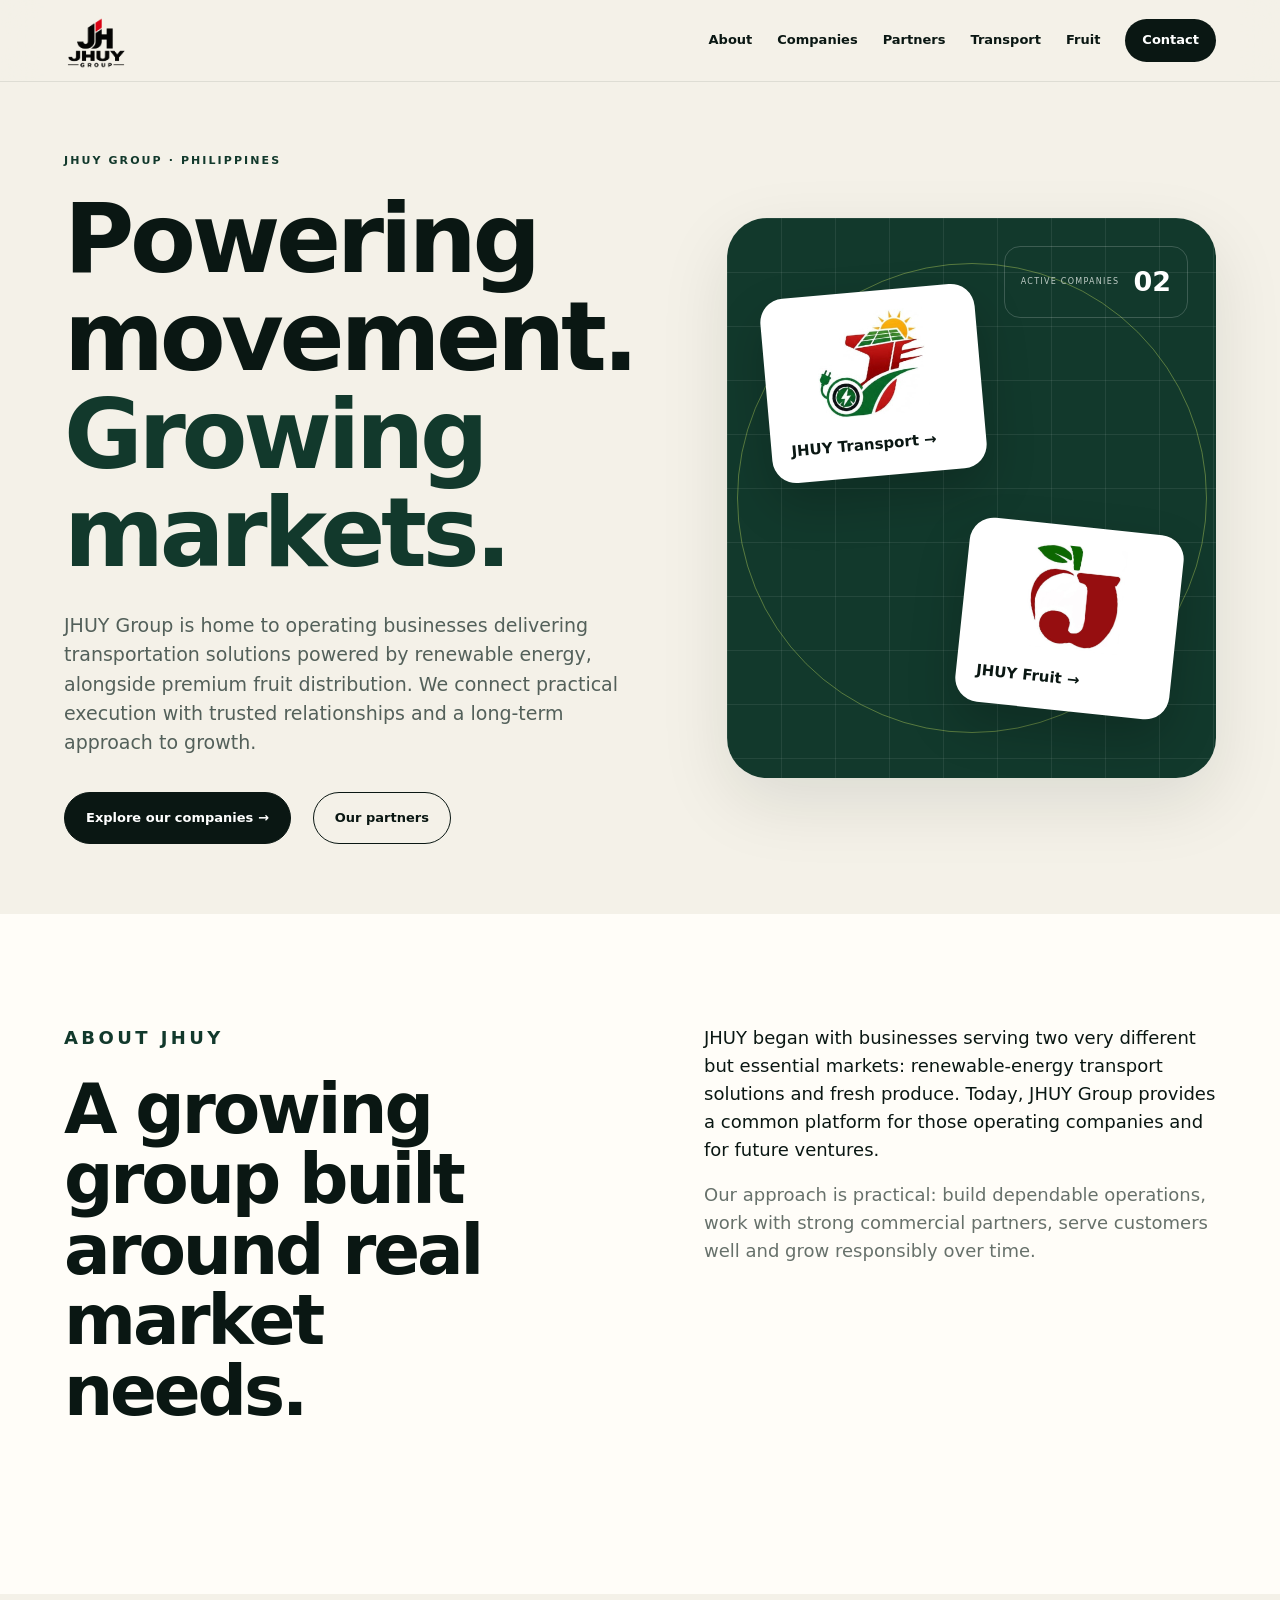
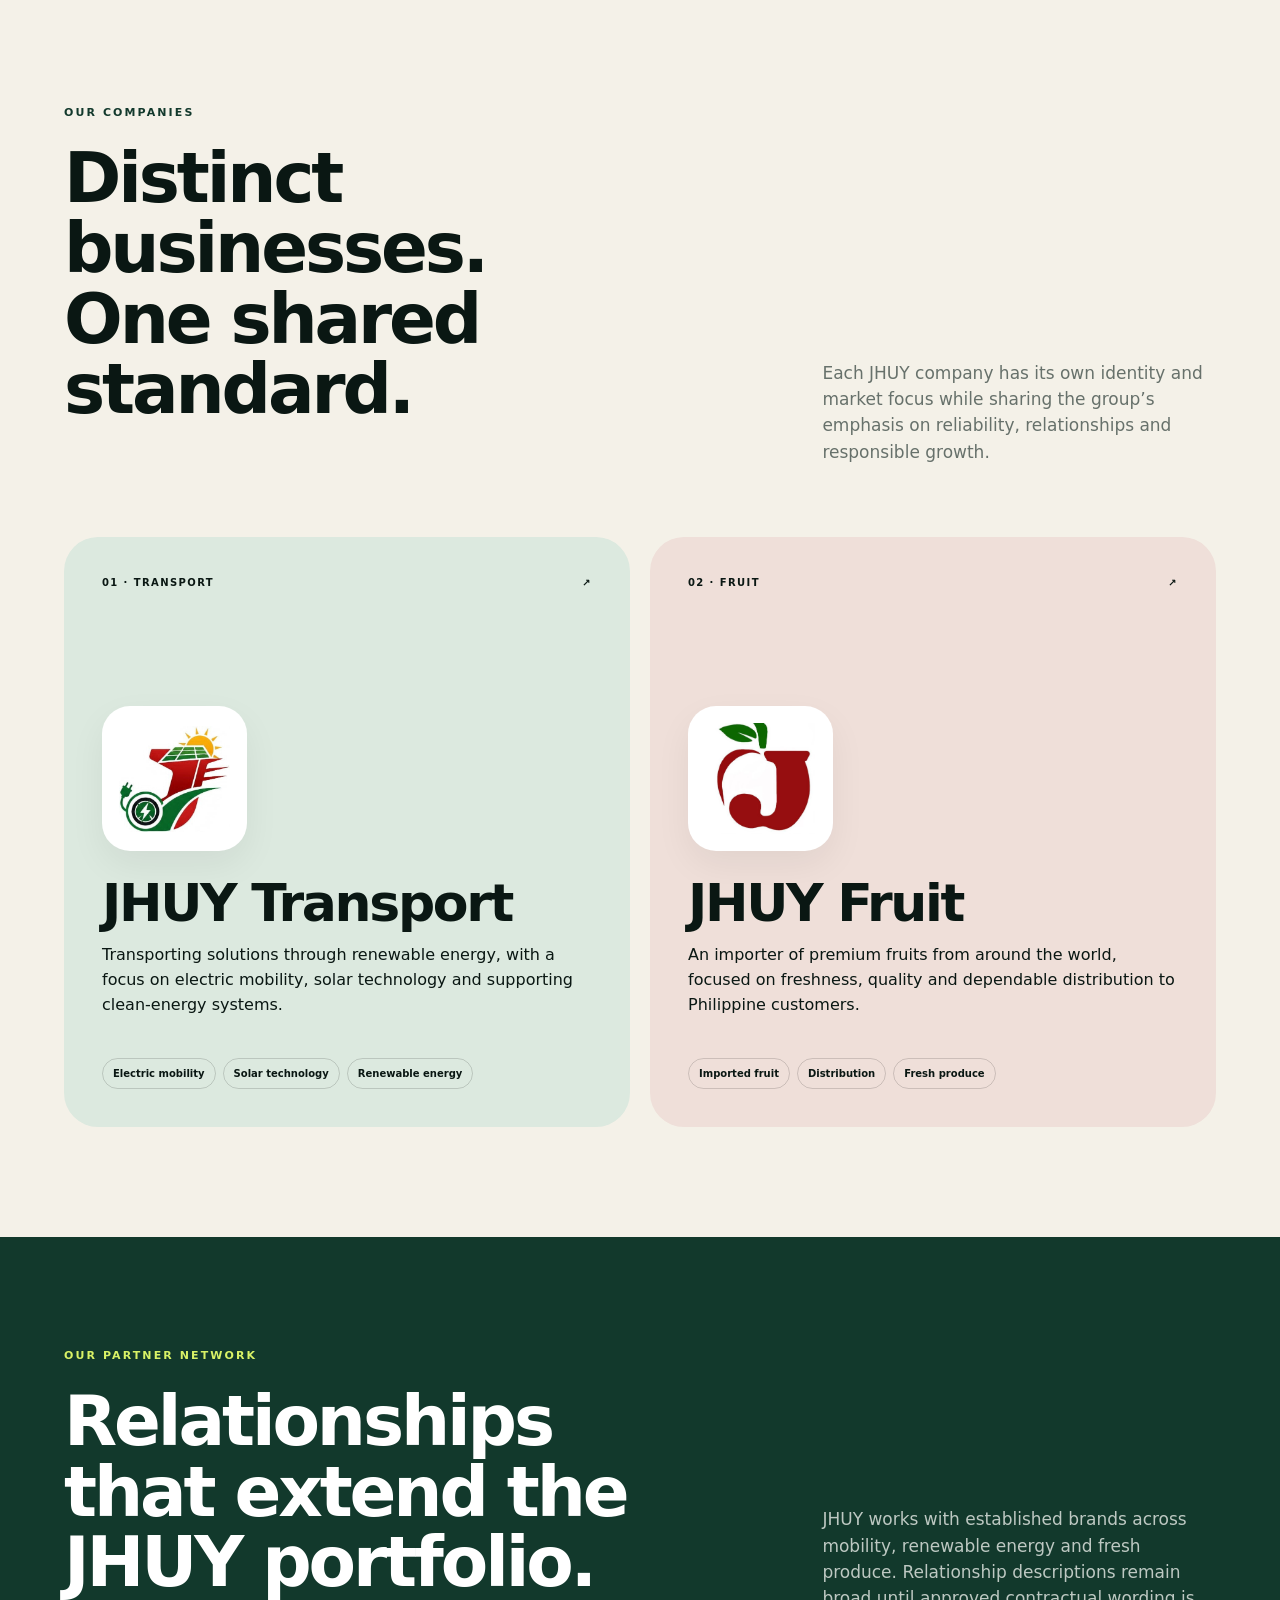
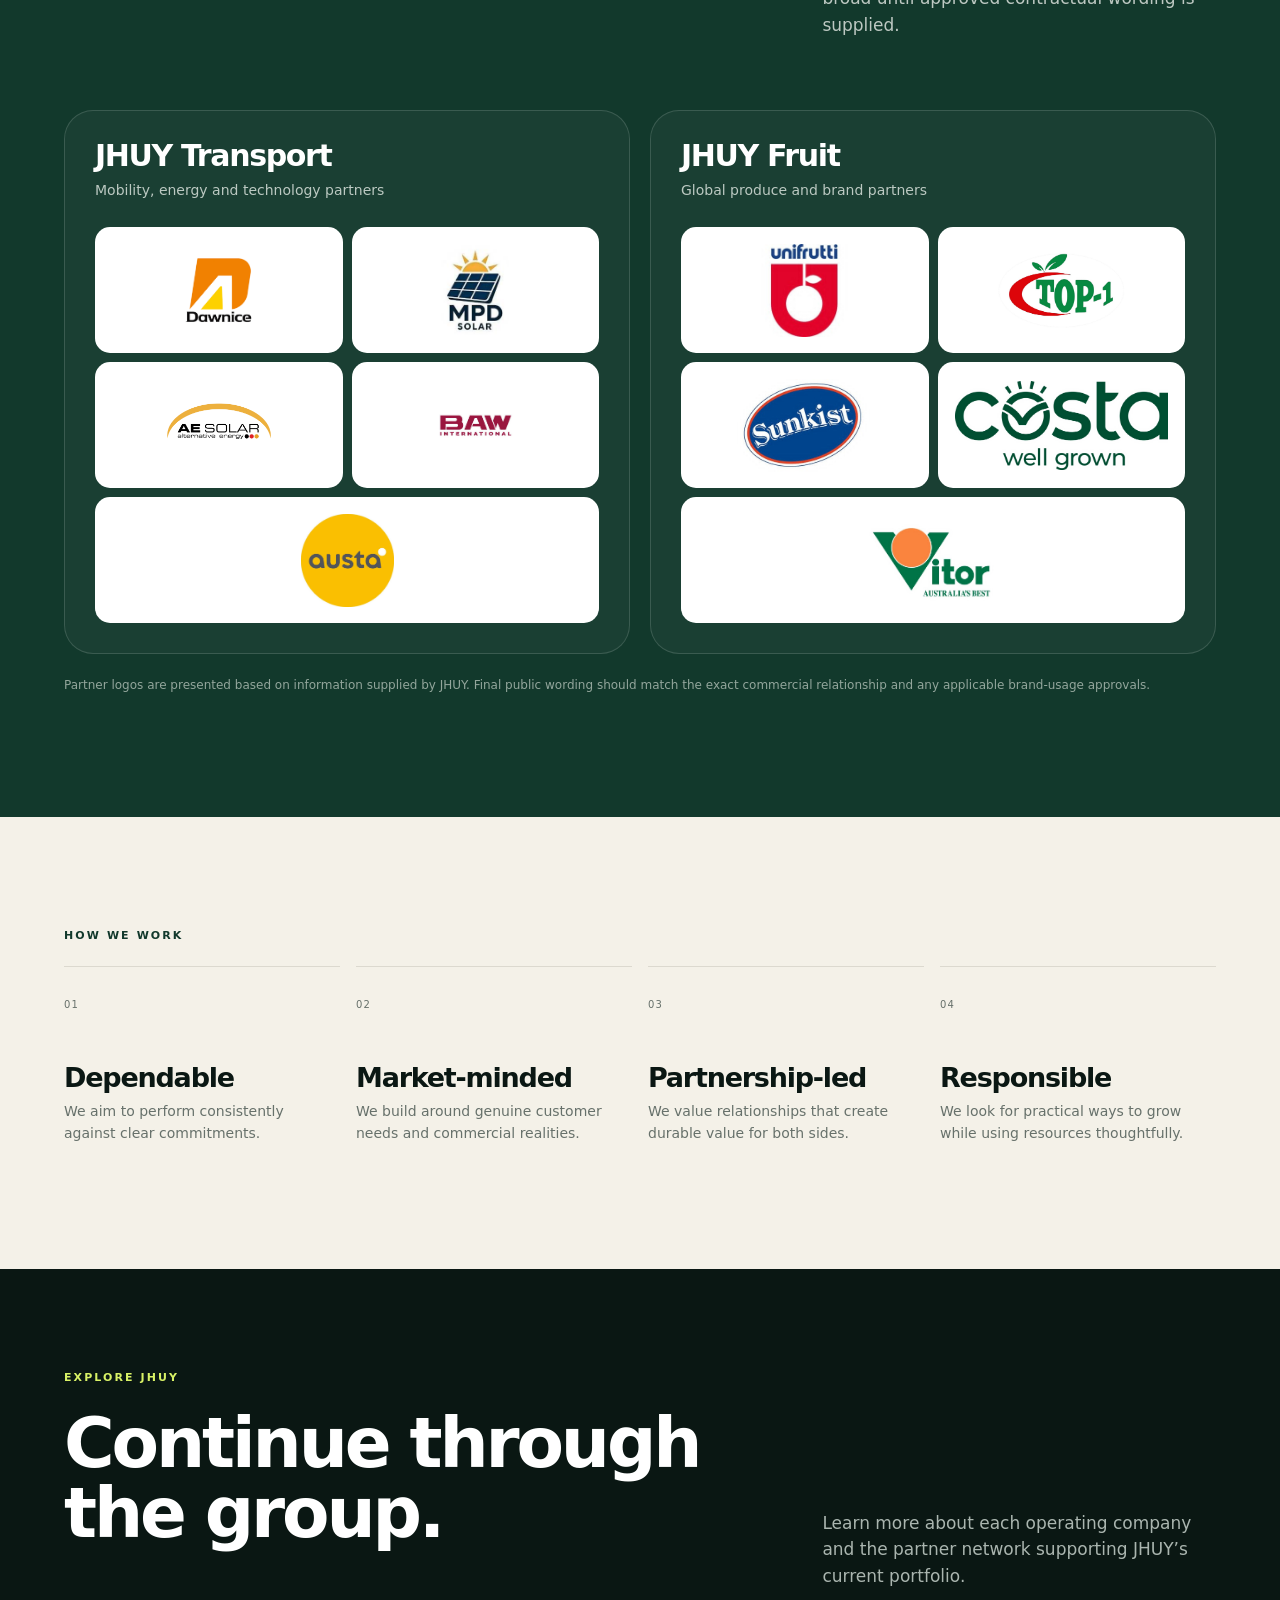
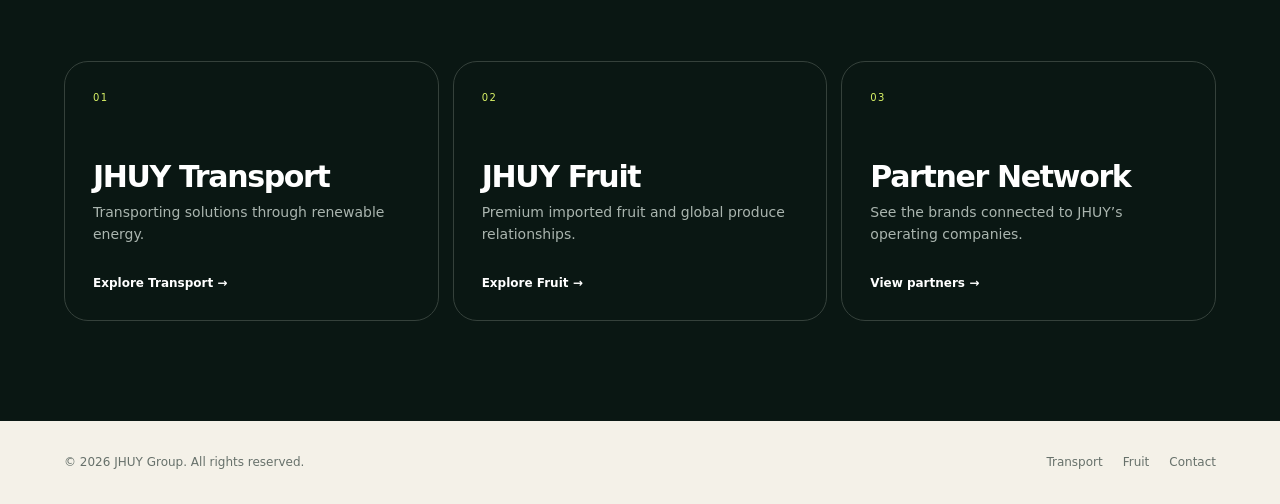
==== commit 008e7e60: "Update index.html" ====
--- a/index.html
+++ b/index.html
@@ -1,5 +1,5 @@
 <!doctype html><html lang="en"><head><meta charset="utf-8"><meta name="viewport" content="width=device-width,initial-scale=1"><title>JHUY Group | Renewable Energy Transport & Fruit</title><meta name="description" content="JHUY Group brings together businesses delivering transportation solutions powered by renewable energy and premium fruit distribution in the Philippines."><link rel="stylesheet" href="assets/site.css"></head><body>
-<header class="site-header"><a class="group-brand"href="index.html"aria-label="JHUY Group home"><img src="assets/images/brands/jhuy-group.png"alt="JHUY Group"></a>
+<header class="site-header"><a class="holdings-brand"href="index.html"aria-label="JHUY Group home"><img src="assets/images/brands/jhuy-group.png"alt="JHUY Group"></a>
 <button class="menu-btn" aria-label="Open menu" aria-expanded="false">☰</button><nav class="nav"><a href="#about">About</a><a href="#companies">Companies</a><a href="#partners">Partners</a><a href="transport.html">Transport</a><a href="fruit.html">Fruit</a><a class="nav-cta" href="contact.html">Contact</a></nav></header>
 <main><section class="hero shell"><div><p class="eyebrow">JHUY GROUP · PHILIPPINES</p><h1>Powering movement.<br><span>Growing markets.</span></h1><p class="lead">JHUY Group is home to operating businesses delivering transportation solutions powered by renewable energy, alongside premium fruit distribution. We connect practical execution with trusted relationships and a long-term approach to growth.</p><div class="actions"><a class="btn" href="#companies">Explore our companies →</a><a class="btn alt" href="#partners">Our partners</a></div></div><div class="hero-art"><div class="gridlines"></div><div class="orbit"></div><div class="hero-count"><span>ACTIVE COMPANIES</span><strong>02</strong></div><a href="transport.html" class="portfolio-logo pl-transport"><img src="assets/images/brands/jhuy-transport.jpeg" alt="JHUY Transport logo"><strong>JHUY Transport →</strong></a><a href="fruit.html" class="portfolio-logo pl-fruit"><img src="assets/images/brands/jhuy-fruit.jpeg" alt="JHUY Fruit logo"><strong>JHUY Fruit →</strong></a></div></section>
 <section class="section white" id="about"><div class="shell statement"><div><p class="eyebrow">ABOUT JHUY</p><h2>A growing group built around real market needs.</h2></div><div><p>JHUY began with businesses serving two very different but essential markets: renewable-energy transport solutions and fresh produce. Today, JHUY Group provides a common platform for those operating companies and for future ventures.</p><p class="muted">Our approach is practical: build dependable operations, work with strong commercial partners, serve customers well and grow responsibly over time.</p></div></div></section>
